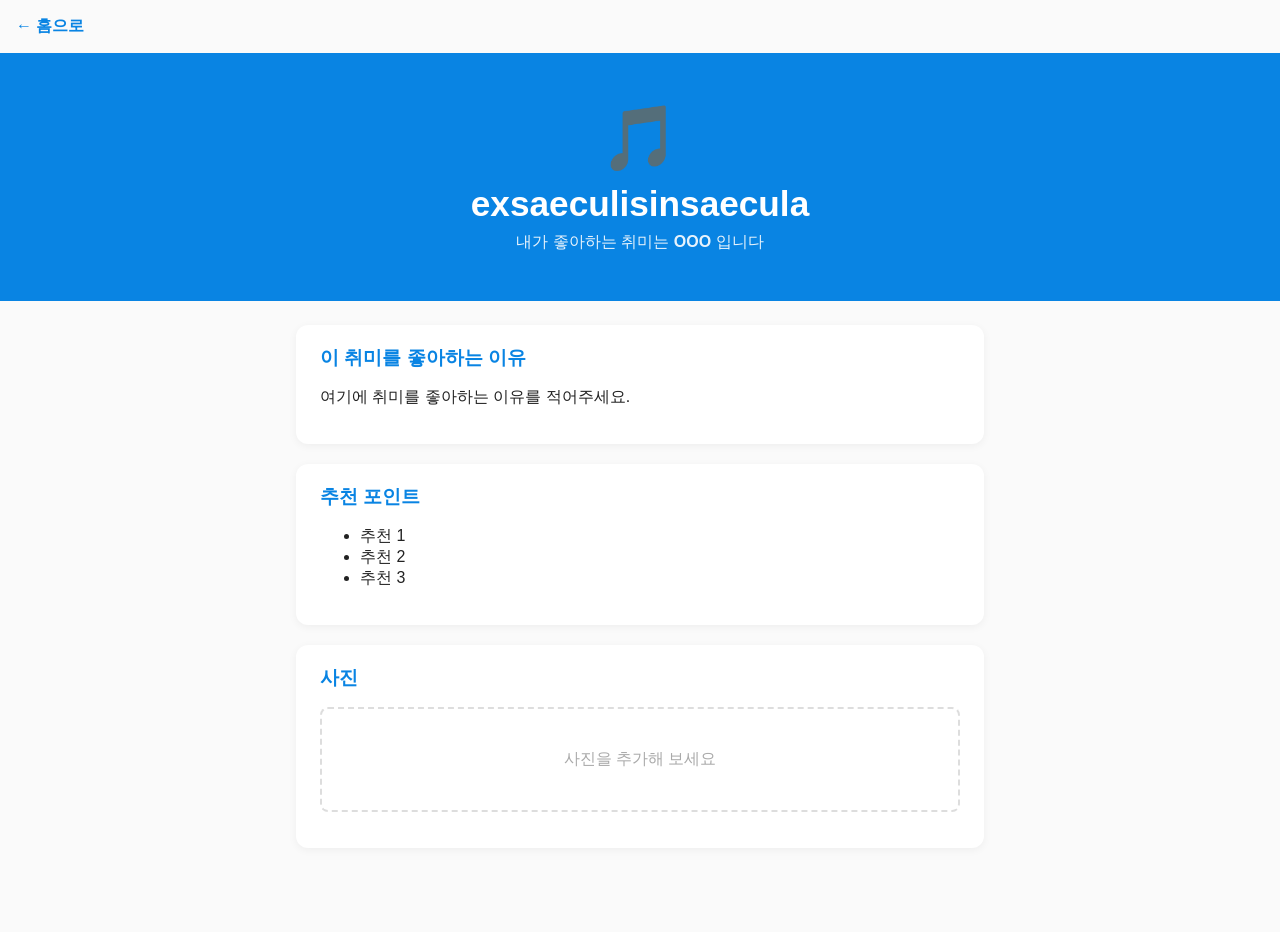
==== members/exsaeculisinsaecula/index.html @ 184943d4 "팀원 폴더를 GitHub 아이디로 변경 Co-Authored-By: Claude Opus 5.5 <noreply@anthropic.com>" ====
<!doctype html>
<html lang="ko">
<head>
  <meta charset="utf-8">
  <meta name="viewport" content="width=device-width, initial-scale=1">
  <title>exsaeculisinsaecula의 취미</title>
  <link rel="stylesheet" href="style.css">
</head>
<body>
  <!-- 이 폴더(members/exsaeculisinsaecula) 안의 파일은 마음대로 꾸며도 됩니다! -->
  <nav><a href="../../">← 홈으로</a></nav>

  <header class="hero">
    <span class="emoji">🎵</span>
    <h1>exsaeculisinsaecula</h1>
    <p class="tagline">내가 좋아하는 취미는 <strong>OOO</strong> 입니다</p>
  </header>

  <main>
    <section>
      <h2>이 취미를 좋아하는 이유</h2>
      <p>여기에 취미를 좋아하는 이유를 적어주세요.</p>
    </section>

    <section>
      <h2>추천 포인트</h2>
      <ul>
        <li>추천 1</li>
        <li>추천 2</li>
        <li>추천 3</li>
      </ul>
    </section>

    <section>
      <h2>사진</h2>
      <!-- 이 폴더에 사진을 넣고 src를 바꾸세요. 예: <img src="photo.jpg" alt="취미 사진"> -->
      <p class="placeholder">사진을 추가해 보세요</p>
    </section>
  </main>
</body>
</html>
---- members/exsaeculisinsaecula/style.css ----
/* exsaeculisinsaecula 전용 스타일 — 자유롭게 바꾸세요 */
:root { --main: #0984e3; }
* { box-sizing: border-box; }
body {
  margin: 0;
  font-family: "Pretendard", "Apple SD Gothic Neo", "Malgun Gothic", sans-serif;
  background: #fafafa;
  color: #222;
}
nav { padding: 16px; }
nav a { color: var(--main); text-decoration: none; font-weight: 600; }
.hero {
  background: var(--main);
  color: #fff;
  text-align: center;
  padding: 48px 16px;
}
.hero .emoji { font-size: 4rem; }
.hero h1 { margin: 8px 0; font-size: 2.2rem; }
.tagline { margin: 0; opacity: .9; }
main { max-width: 720px; margin: 0 auto; padding: 24px 16px 64px; }
section {
  background: #fff;
  border-radius: 12px;
  padding: 20px 24px;
  margin-bottom: 20px;
  box-shadow: 0 2px 8px rgba(0,0,0,.05);
}
h2 { color: var(--main); margin-top: 0; font-size: 1.2rem; }
img { max-width: 100%; border-radius: 8px; }
.placeholder {
  border: 2px dashed #ddd;
  border-radius: 8px;
  padding: 40px;
  text-align: center;
  color: #aaa;
}
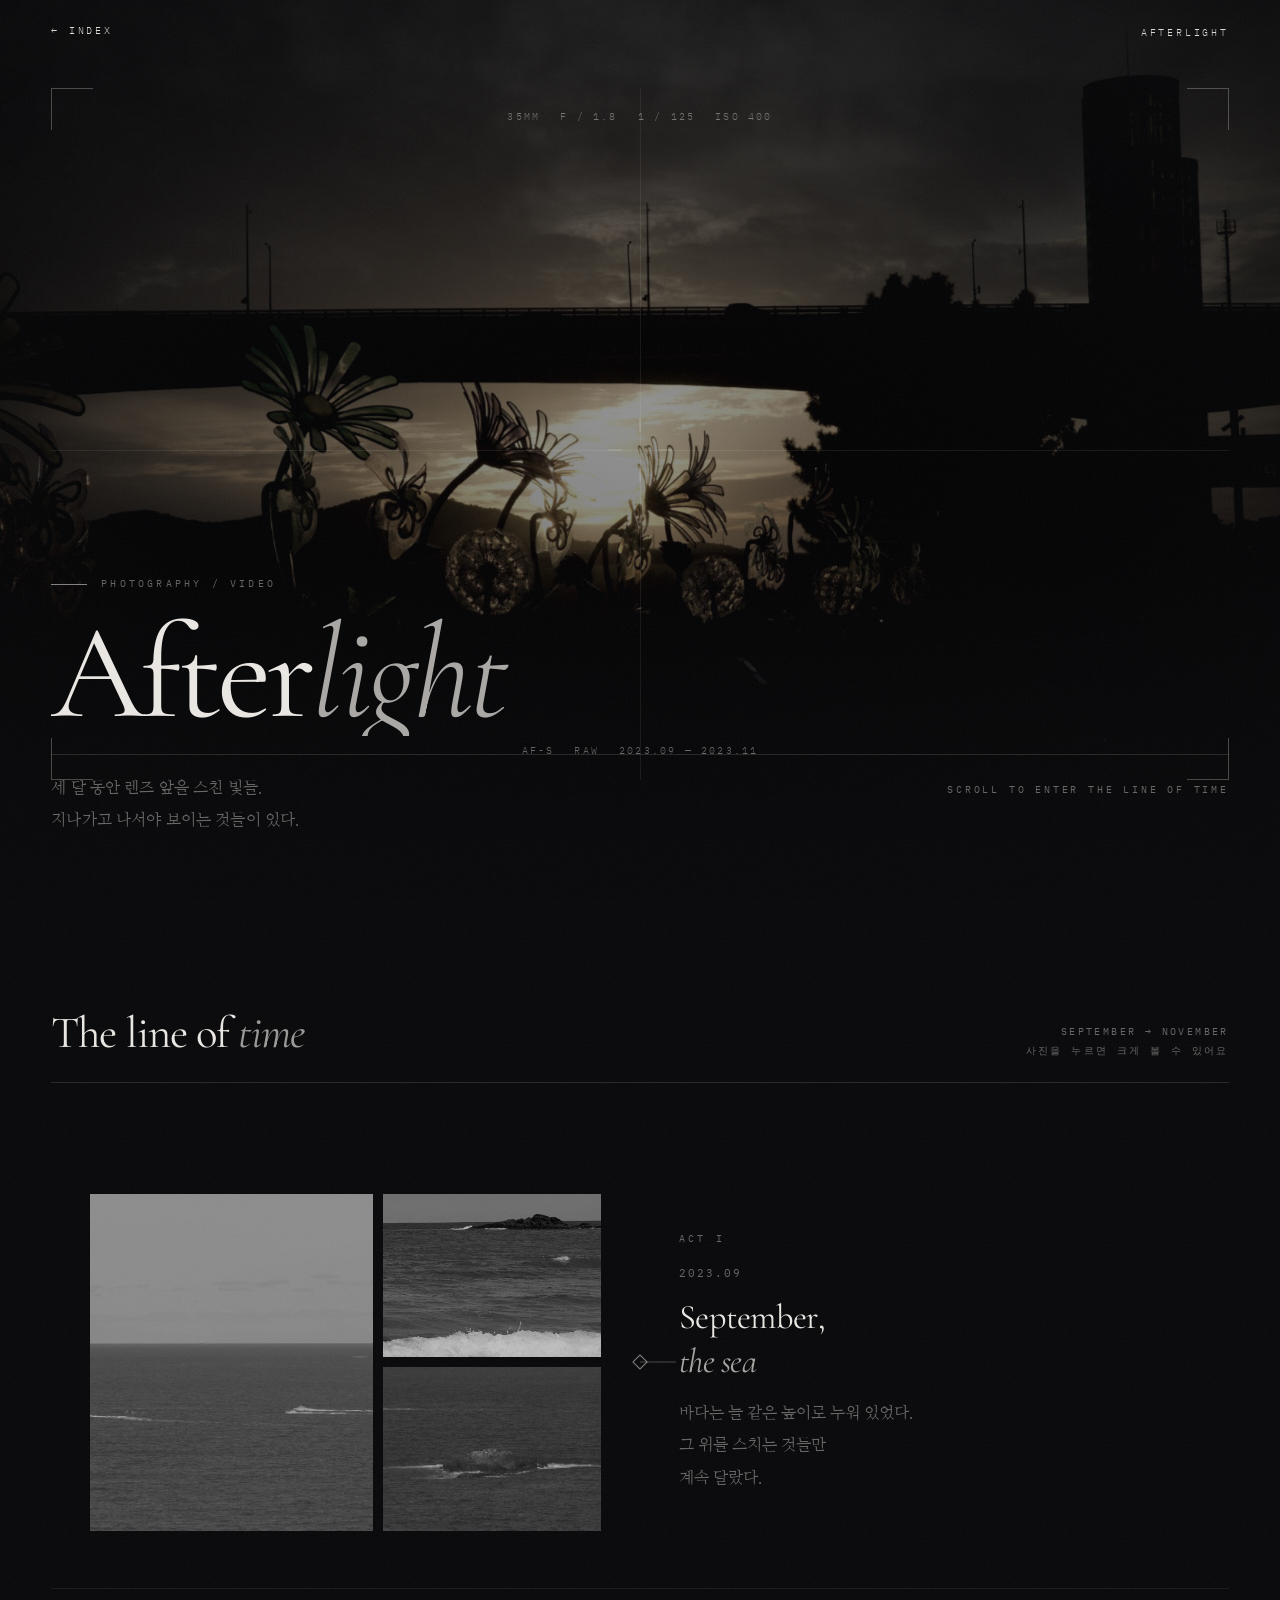
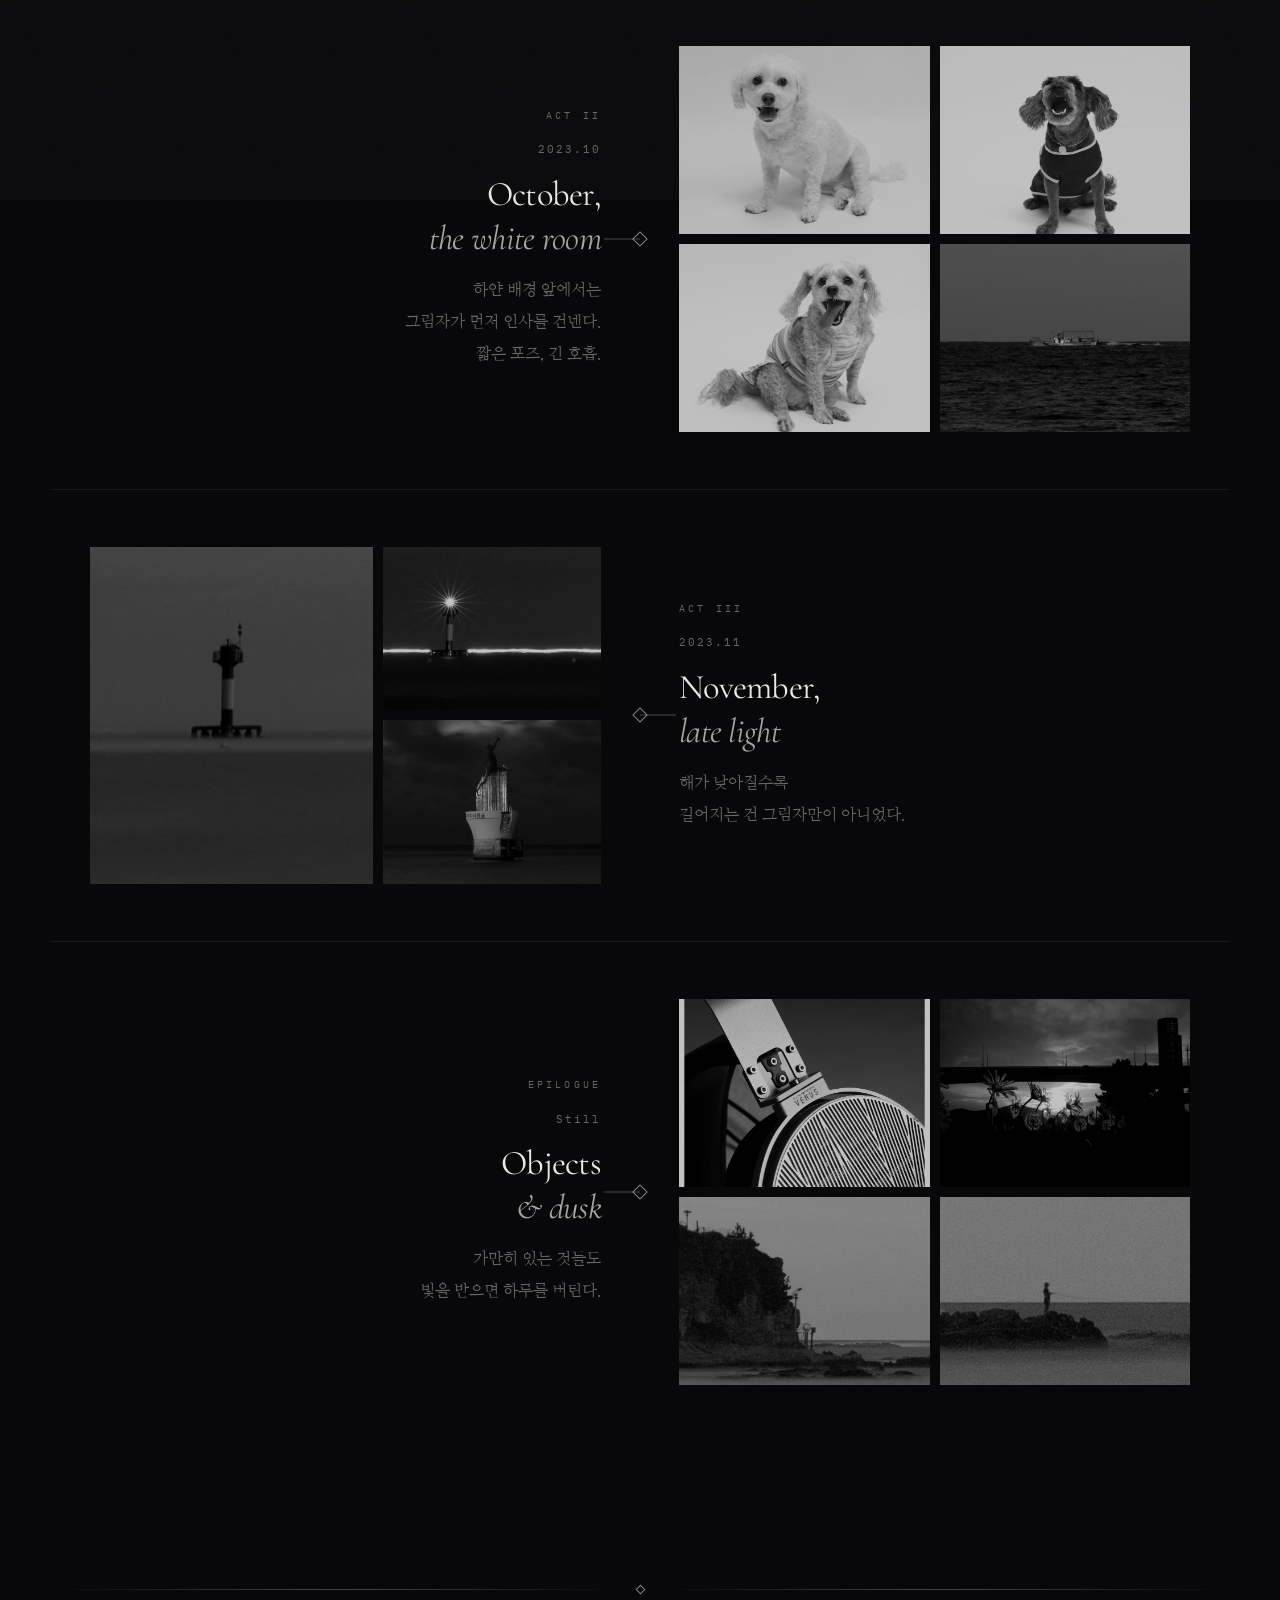
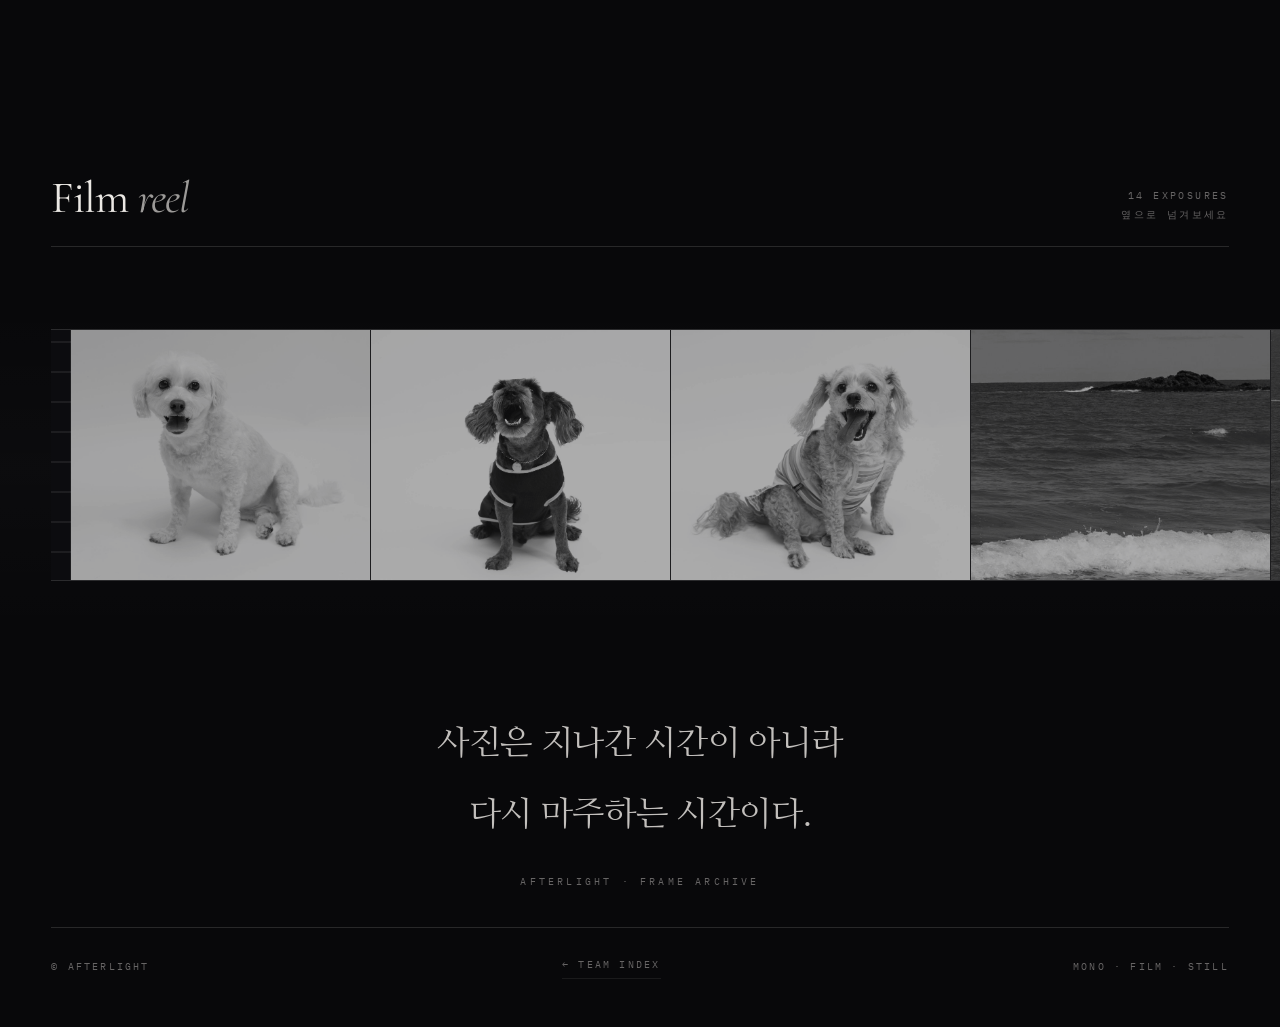
==== commit ce8bf5c5: "exsaeculisinsaecula 페이지를 Afterlight 필름 감성 사진 갤러리로 리디자인" ====
--- a/members/exsaeculisinsaecula/index.html
+++ b/members/exsaeculisinsaecula/index.html
@@ -3,39 +3,384 @@
 <head>
   <meta charset="utf-8">
   <meta name="viewport" content="width=device-width, initial-scale=1">
-  <title>exsaeculisinsaecula의 취미</title>
+  <title>Afterlight — 사진과 영상</title>
+  <meta name="description" content="시간 위에 남은 빛의 기록. 사진과 영상 프레임.">
+  <link rel="preconnect" href="https://fonts.googleapis.com">
+  <link rel="preconnect" href="https://fonts.gstatic.com" crossorigin>
+  <link href="https://fonts.googleapis.com/css2?family=Cormorant+Garamond:ital,wght@0,300;0,400;0,500;1,300;1,400&family=IBM+Plex+Mono:wght@300;400&family=Nanum+Myeongjo:wght@400;700&display=swap" rel="stylesheet">
   <link rel="stylesheet" href="style.css">
 </head>
 <body>
-  <!-- 이 폴더(members/exsaeculisinsaecula) 안의 파일은 마음대로 꾸며도 됩니다! -->
-  <nav><a href="../../">← 홈으로</a></nav>
-
+
+  <!-- 옛날 필름이 촤르르 펼쳐지는 인트로 -->
+  <div class="intro" aria-hidden="true">
+    <div class="intro-label">Film gate · loading frame</div>
+    <div class="intro-stage">
+      <div class="intro-strip">
+        <div class="intro-rail"></div>
+        <div class="intro-frames">
+          <div class="intro-cell"><img src="photo-14.jpg" alt=""></div>
+          <div class="intro-cell"><img src="photo-06.jpg" alt=""></div>
+          <div class="intro-cell"><img src="photo-01.jpg" alt=""></div>
+          <div class="intro-cell"><img src="photo-13.jpg" alt=""></div>
+        </div>
+        <div class="intro-rail"></div>
+      </div>
+      <div class="intro-cap">
+        <span>35mm strip</span>
+        <span>2023.09 — 2023.11</span>
+      </div>
+    </div>
+  </div>
+
+  <nav class="nav">
+    <a href="../../">← Index</a>
+    <span>Afterlight</span>
+  </nav>
+
+  <!-- ——— hero ——— -->
   <header class="hero">
-    <span class="emoji">🎵</span>
-    <h1>exsaeculisinsaecula</h1>
-    <p class="tagline">내가 좋아하는 취미는 <strong>OOO</strong> 입니다</p>
+    <div class="hero-media">
+      <img src="photo-14.jpg" alt="황혼 속 꽃 조형물과 다리의 실루엣">
+    </div>
+
+    <div class="dust" aria-hidden="true">
+      <i></i><i></i><i></i><i></i><i></i>
+      <i></i><i></i><i></i><i></i><i></i>
+      <i></i><i></i><i></i><i></i><i></i>
+    </div>
+
+    <div class="hud" aria-hidden="true">
+      <div class="rule-h"></div>
+      <div class="rule-v"></div>
+      <div class="bracket tl"></div>
+      <div class="bracket tr"></div>
+      <div class="bracket bl"></div>
+      <div class="bracket br"></div>
+      <div class="reticle"></div>
+      <div class="exif top">
+        <span>35mm</span>
+        <span>f / 1.8</span>
+        <span>1 / 125</span>
+        <span>ISO 400</span>
+      </div>
+      <div class="exif bottom">
+        <span>AF-S</span>
+        <span>RAW</span>
+        <span>2023.09 — 2023.11</span>
+      </div>
+    </div>
+
+    <div class="hero-caption">
+      <div class="kicker">Photography / Video</div>
+      <div class="title-mask">
+        <h1>After<em>light</em></h1>
+      </div>
+      <div class="hero-sub">
+        <p>
+          세 달 동안 렌즈 앞을 스친 빛들.<br>
+          지나가고 나서야 보이는 것들이 있다.
+        </p>
+        <span class="mono">Scroll to enter the line of time</span>
+      </div>
+    </div>
   </header>
 
-  <main>
-    <section>
-      <h2>이 취미를 좋아하는 이유</h2>
-      <p>여기에 취미를 좋아하는 이유를 적어주세요.</p>
-    </section>
-
-    <section>
-      <h2>추천 포인트</h2>
-      <ul>
-        <li>추천 1</li>
-        <li>추천 2</li>
-        <li>추천 3</li>
-      </ul>
-    </section>
-
-    <section>
-      <h2>사진</h2>
-      <!-- 이 폴더에 사진을 넣고 src를 바꾸세요. 예: <img src="photo.jpg" alt="취미 사진"> -->
-      <p class="placeholder">사진을 추가해 보세요</p>
-    </section>
-  </main>
+  <!-- ——— 시간의 흐름 ——— -->
+  <section class="band">
+    <div class="band-head">
+      <h2>The line of <em>time</em></h2>
+      <span class="meta">September → November<br>사진을 누르면 크게 볼 수 있어요</span>
+    </div>
+
+    <div class="time">
+      <div class="time-line" aria-hidden="true"></div>
+
+      <!-- 9월 -->
+      <article class="moment reveal">
+        <div class="moment-copy">
+          <span class="act">Act I</span>
+          <span class="when">2023.09</span>
+          <h3>September,<br><em>the sea</em></h3>
+          <p>
+            바다는 늘 같은 높이로 누워 있었다.<br>
+            그 위를 스치는 것들만<br>
+            계속 달랐다.
+          </p>
+        </div>
+        <div class="moment-spine" aria-hidden="true"></div>
+        <div class="moment-gallery layout-a">
+          <a class="open" href="#frame-06">
+            <img src="photo-06.jpg" alt="수평선 위 바다와 제트스키">
+            <span class="tag">06 · open</span>
+          </a>
+          <a class="open" href="#frame-04">
+            <img src="photo-04.jpg" alt="9월의 바다 풍경">
+            <span class="tag">04 · open</span>
+          </a>
+          <a class="open" href="#frame-05">
+            <img src="photo-05.jpg" alt="9월의 바다 풍경">
+            <span class="tag">05 · open</span>
+          </a>
+        </div>
+      </article>
+
+      <!-- 10월 -->
+      <article class="moment reveal">
+        <div class="moment-copy">
+          <span class="act">Act II</span>
+          <span class="when">2023.10</span>
+          <h3>October,<br><em>the white room</em></h3>
+          <p>
+            하얀 배경 앞에서는<br>
+            그림자가 먼저 인사를 건넨다.<br>
+            짧은 포즈, 긴 호흡.
+          </p>
+        </div>
+        <div class="moment-spine" aria-hidden="true"></div>
+        <div class="moment-gallery layout-b">
+          <a class="open" href="#frame-01">
+            <img src="photo-01.jpg" alt="하얀 배경 앞의 강아지">
+            <span class="tag">01 · open</span>
+          </a>
+          <a class="open" href="#frame-02">
+            <img src="photo-02.jpg" alt="스튜디오에서 찍은 사진">
+            <span class="tag">02 · open</span>
+          </a>
+          <a class="open" href="#frame-03">
+            <img src="photo-03.jpg" alt="스튜디오에서 찍은 사진">
+            <span class="tag">03 · open</span>
+          </a>
+          <a class="open" href="#frame-07">
+            <img src="photo-07.jpg" alt="10월의 기록">
+            <span class="tag">07 · open</span>
+          </a>
+        </div>
+      </article>
+
+      <!-- 11월 -->
+      <article class="moment reveal">
+        <div class="moment-copy">
+          <span class="act">Act III</span>
+          <span class="when">2023.11</span>
+          <h3>November,<br><em>late light</em></h3>
+          <p>
+            해가 낮아질수록<br>
+            길어지는 건 그림자만이 아니었다.
+          </p>
+        </div>
+        <div class="moment-spine" aria-hidden="true"></div>
+        <div class="moment-gallery layout-a">
+          <a class="open" href="#frame-10">
+            <img src="photo-10.jpg" alt="늦가을의 풍경">
+            <span class="tag">10 · open</span>
+          </a>
+          <a class="open" href="#frame-11">
+            <img src="photo-11.jpg" alt="늦가을의 풍경">
+            <span class="tag">11 · open</span>
+          </a>
+          <a class="open" href="#frame-12">
+            <img src="photo-12.jpg" alt="늦가을의 풍경">
+            <span class="tag">12 · open</span>
+          </a>
+        </div>
+      </article>
+
+      <!-- 애프터 -->
+      <article class="moment reveal">
+        <div class="moment-copy">
+          <span class="act">Epilogue</span>
+          <span class="when">Still</span>
+          <h3>Objects<br><em>&amp; dusk</em></h3>
+          <p>
+            가만히 있는 것들도<br>
+            빛을 받으면 하루를 버틴다.
+          </p>
+        </div>
+        <div class="moment-spine" aria-hidden="true"></div>
+        <div class="moment-gallery layout-b">
+          <a class="open" href="#frame-13">
+            <img src="photo-13.jpg" alt="빛을 받은 헤드셋">
+            <span class="tag">13 · open</span>
+          </a>
+          <a class="open" href="#frame-14">
+            <img src="photo-14.jpg" alt="황혼의 실루엣">
+            <span class="tag">14 · open</span>
+          </a>
+          <a class="open" href="#frame-08">
+            <img src="photo-08.jpg" alt="빛의 잔상이 남은 사진">
+            <span class="tag">08 · open</span>
+          </a>
+          <a class="open" href="#frame-09">
+            <img src="photo-09.jpg" alt="빛의 잔상이 남은 사진">
+            <span class="tag">09 · open</span>
+          </a>
+        </div>
+      </article>
+    </div>
+
+    <div class="ornament" aria-hidden="true"><i></i></div>
+  </section>
+
+  <!-- ——— 필름 릴 ——— -->
+  <section class="band">
+    <div class="band-head">
+      <h2>Film <em>reel</em></h2>
+      <span class="meta">14 exposures<br>옆으로 넘겨보세요</span>
+    </div>
+    <div class="film-wrap">
+      <div class="film-scroll">
+        <div class="strip">
+          <div class="perf" aria-hidden="true"></div>
+          <div class="frames">
+            <a class="frame open" href="#frame-01"><img src="photo-01.jpg" alt="프레임 01"><span class="tag">01</span></a>
+            <a class="frame open" href="#frame-02"><img src="photo-02.jpg" alt="프레임 02"><span class="tag">02</span></a>
+            <a class="frame open" href="#frame-03"><img src="photo-03.jpg" alt="프레임 03"><span class="tag">03</span></a>
+            <a class="frame open" href="#frame-04"><img src="photo-04.jpg" alt="프레임 04"><span class="tag">04</span></a>
+            <a class="frame open" href="#frame-05"><img src="photo-05.jpg" alt="프레임 05"><span class="tag">05</span></a>
+            <a class="frame open" href="#frame-06"><img src="photo-06.jpg" alt="프레임 06"><span class="tag">06</span></a>
+            <a class="frame open" href="#frame-07"><img src="photo-07.jpg" alt="프레임 07"><span class="tag">07</span></a>
+            <a class="frame open" href="#frame-08"><img src="photo-08.jpg" alt="프레임 08"><span class="tag">08</span></a>
+            <a class="frame open" href="#frame-09"><img src="photo-09.jpg" alt="프레임 09"><span class="tag">09</span></a>
+            <a class="frame open" href="#frame-10"><img src="photo-10.jpg" alt="프레임 10"><span class="tag">10</span></a>
+            <a class="frame open" href="#frame-11"><img src="photo-11.jpg" alt="프레임 11"><span class="tag">11</span></a>
+            <a class="frame open" href="#frame-12"><img src="photo-12.jpg" alt="프레임 12"><span class="tag">12</span></a>
+            <a class="frame open" href="#frame-13"><img src="photo-13.jpg" alt="프레임 13"><span class="tag">13</span></a>
+            <a class="frame open" href="#frame-14"><img src="photo-14.jpg" alt="프레임 14"><span class="tag">14</span></a>
+          </div>
+          <div class="perf right" aria-hidden="true"></div>
+        </div>
+      </div>
+    </div>
+  </section>
+
+  <!-- ——— 마지막 문장 ——— -->
+  <section class="epilogue">
+    <p class="reveal">
+      사진은 지나간 시간이 아니라<br>
+      다시 마주하는 시간이다.
+    </p>
+    <span class="mono reveal">afterlight · frame archive</span>
+  </section>
+
+  <footer class="rebate">
+    <span>© afterlight</span>
+    <a href="../../">← team index</a>
+    <span>mono · film · still</span>
+  </footer>
+
+  <!-- ——— 클릭하면 크게 보이는 뷰어 ——— -->
+  <div class="lightbox" id="frame-01">
+    <a class="lightbox-backdrop" href="#" aria-label="닫기"></a>
+    <div class="lightbox-card">
+      <img src="photo-01.jpg" alt="하얀 배경 앞의 강아지">
+      <div class="caption"><span>Frame 01</span><span>2023.10 · Studio</span></div>
+    </div>
+    <a class="lightbox-close" href="#">Close</a>
+  </div>
+  <div class="lightbox" id="frame-02">
+    <a class="lightbox-backdrop" href="#" aria-label="닫기"></a>
+    <div class="lightbox-card">
+      <img src="photo-02.jpg" alt="스튜디오에서 찍은 사진">
+      <div class="caption"><span>Frame 02</span><span>2023.10 · Studio</span></div>
+    </div>
+    <a class="lightbox-close" href="#">Close</a>
+  </div>
+  <div class="lightbox" id="frame-03">
+    <a class="lightbox-backdrop" href="#" aria-label="닫기"></a>
+    <div class="lightbox-card">
+      <img src="photo-03.jpg" alt="스튜디오에서 찍은 사진">
+      <div class="caption"><span>Frame 03</span><span>2023.10 · Studio</span></div>
+    </div>
+    <a class="lightbox-close" href="#">Close</a>
+  </div>
+  <div class="lightbox" id="frame-04">
+    <a class="lightbox-backdrop" href="#" aria-label="닫기"></a>
+    <div class="lightbox-card">
+      <img src="photo-04.jpg" alt="9월의 바다 풍경">
+      <div class="caption"><span>Frame 04</span><span>2023.09 · Field</span></div>
+    </div>
+    <a class="lightbox-close" href="#">Close</a>
+  </div>
+  <div class="lightbox" id="frame-05">
+    <a class="lightbox-backdrop" href="#" aria-label="닫기"></a>
+    <div class="lightbox-card">
+      <img src="photo-05.jpg" alt="9월의 바다 풍경">
+      <div class="caption"><span>Frame 05</span><span>2023.09 · Field</span></div>
+    </div>
+    <a class="lightbox-close" href="#">Close</a>
+  </div>
+  <div class="lightbox" id="frame-06">
+    <a class="lightbox-backdrop" href="#" aria-label="닫기"></a>
+    <div class="lightbox-card">
+      <img src="photo-06.jpg" alt="수평선 위 바다">
+      <div class="caption"><span>Frame 06</span><span>2023.09 · Sea</span></div>
+    </div>
+    <a class="lightbox-close" href="#">Close</a>
+  </div>
+  <div class="lightbox" id="frame-07">
+    <a class="lightbox-backdrop" href="#" aria-label="닫기"></a>
+    <div class="lightbox-card">
+      <img src="photo-07.jpg" alt="10월의 기록">
+      <div class="caption"><span>Frame 07</span><span>2023.09 · Quiet</span></div>
+    </div>
+    <a class="lightbox-close" href="#">Close</a>
+  </div>
+  <div class="lightbox" id="frame-08">
+    <a class="lightbox-backdrop" href="#" aria-label="닫기"></a>
+    <div class="lightbox-card">
+      <img src="photo-08.jpg" alt="빛의 잔상이 남은 사진">
+      <div class="caption"><span>Frame 08</span><span>2023.09 · Residue</span></div>
+    </div>
+    <a class="lightbox-close" href="#">Close</a>
+  </div>
+  <div class="lightbox" id="frame-09">
+    <a class="lightbox-backdrop" href="#" aria-label="닫기"></a>
+    <div class="lightbox-card">
+      <img src="photo-09.jpg" alt="빛의 잔상이 남은 사진">
+      <div class="caption"><span>Frame 09</span><span>2023.09 · Residue</span></div>
+    </div>
+    <a class="lightbox-close" href="#">Close</a>
+  </div>
+  <div class="lightbox" id="frame-10">
+    <a class="lightbox-backdrop" href="#" aria-label="닫기"></a>
+    <div class="lightbox-card">
+      <img src="photo-10.jpg" alt="늦가을의 풍경">
+      <div class="caption"><span>Frame 10</span><span>2023.11 · Late</span></div>
+    </div>
+    <a class="lightbox-close" href="#">Close</a>
+  </div>
+  <div class="lightbox" id="frame-11">
+    <a class="lightbox-backdrop" href="#" aria-label="닫기"></a>
+    <div class="lightbox-card">
+      <img src="photo-11.jpg" alt="늦가을의 풍경">
+      <div class="caption"><span>Frame 11</span><span>2023.11 · Late</span></div>
+    </div>
+    <a class="lightbox-close" href="#">Close</a>
+  </div>
+  <div class="lightbox" id="frame-12">
+    <a class="lightbox-backdrop" href="#" aria-label="닫기"></a>
+    <div class="lightbox-card">
+      <img src="photo-12.jpg" alt="늦가을의 풍경">
+      <div class="caption"><span>Frame 12</span><span>2023.11 · Late</span></div>
+    </div>
+    <a class="lightbox-close" href="#">Close</a>
+  </div>
+  <div class="lightbox" id="frame-13">
+    <a class="lightbox-backdrop" href="#" aria-label="닫기"></a>
+    <div class="lightbox-card">
+      <img src="photo-13.jpg" alt="빛을 받은 헤드셋">
+      <div class="caption"><span>Frame 13</span><span>Still · Object</span></div>
+    </div>
+    <a class="lightbox-close" href="#">Close</a>
+  </div>
+  <div class="lightbox" id="frame-14">
+    <a class="lightbox-backdrop" href="#" aria-label="닫기"></a>
+    <div class="lightbox-card">
+      <img src="photo-14.jpg" alt="황혼의 실루엣">
+      <div class="caption"><span>Frame 14</span><span>Still · Dusk</span></div>
+    </div>
+    <a class="lightbox-close" href="#">Close</a>
+  </div>
 </body>
 </html>
--- a/members/exsaeculisinsaecula/style.css
+++ b/members/exsaeculisinsaecula/style.css
@@ -1,37 +1,1159 @@
-/* exsaeculisinsaecula 전용 스타일 — 자유롭게 바꾸세요 */
-:root { --main: #0984e3; }
+/* AFTERLIGHT — monochrome cinematic / near-automata gothic */
+
+:root {
+  --ink: #08080a;
+  --ink-2: #0c0c0f;
+  --ink-3: #121216;
+  --paper: #ebe8e4;
+  --line: rgba(235, 232, 228, 0.14);
+  --line-mid: rgba(235, 232, 228, 0.28);
+  --line-strong: rgba(235, 232, 228, 0.55);
+  --mute: rgba(235, 232, 228, 0.42);
+  --faint: rgba(235, 232, 228, 0.08);
+  --serif: "Cormorant Garamond", "Nanum Myeongjo", "Noto Serif KR", serif;
+  --myeongjo: "Nanum Myeongjo", "Noto Serif KR", serif;
+  --mono: "IBM Plex Mono", ui-monospace, "Cascadia Mono", monospace;
+  --ease-out: cubic-bezier(0.16, 1, 0.3, 1);
+  --ease-in-out: cubic-bezier(0.65, 0, 0.35, 1);
+  --ease-film: cubic-bezier(0.76, 0, 0.24, 1);
+  --pad: clamp(20px, 4vw, 56px);
+}
+
 * { box-sizing: border-box; }
+
+html {
+  scroll-behavior: smooth;
+  background: var(--ink);
+}
+
 body {
   margin: 0;
-  font-family: "Pretendard", "Apple SD Gothic Neo", "Malgun Gothic", sans-serif;
-  background: #fafafa;
-  color: #222;
-}
-nav { padding: 16px; }
-nav a { color: var(--main); text-decoration: none; font-weight: 600; }
+  background: var(--ink);
+  color: var(--paper);
+  font-family: var(--myeongjo);
+  line-height: 1.85;
+  word-break: keep-all;
+  overflow-wrap: break-word;
+  -webkit-font-smoothing: antialiased;
+  overflow-x: hidden;
+}
+
+img {
+  display: block;
+  max-width: 100%;
+}
+
+a { color: inherit; }
+
+/* ——— ambient grain ——— */
+body::before {
+  content: "";
+  position: fixed;
+  inset: -100%;
+  z-index: 60;
+  pointer-events: none;
+  opacity: 0.05;
+  background-image: url("data:image/svg+xml,%3Csvg viewBox='0 0 220 220' xmlns='http://www.w3.org/2000/svg'%3E%3Cfilter id='n'%3E%3CfeTurbulence type='fractalNoise' baseFrequency='0.85' numOctaves='4' stitchTiles='stitch'/%3E%3C/filter%3E%3Crect width='100%25' height='100%25' filter='url(%23n)'/%3E%3C/svg%3E");
+  background-size: 200px 200px;
+  animation: grain 1.1s steps(3) infinite;
+}
+
+@keyframes grain {
+  0% { transform: translate(0, 0); }
+  33% { transform: translate(-1.2%, 0.8%); }
+  66% { transform: translate(0.9%, -1.1%); }
+  100% { transform: translate(-0.4%, 0.4%); }
+}
+
+/* ——— film-dust particles ——— */
+.dust {
+  position: absolute;
+  inset: 0;
+  z-index: 3;
+  overflow: hidden;
+  pointer-events: none;
+}
+
+.dust i {
+  position: absolute;
+  bottom: -8px;
+  width: 2px;
+  height: 2px;
+  border-radius: 50%;
+  background: rgba(235, 232, 228, 0.5);
+  box-shadow: 0 0 6px rgba(235, 232, 228, 0.35);
+  opacity: 0;
+  animation: dust-rise linear infinite;
+}
+
+.dust i:nth-child(1)  { left: 6%;  animation-duration: 14s; animation-delay: 0s; }
+.dust i:nth-child(2)  { left: 14%; width: 1px; height: 1px; animation-duration: 18s; animation-delay: 2s; }
+.dust i:nth-child(3)  { left: 22%; animation-duration: 11s; animation-delay: 4s; }
+.dust i:nth-child(4)  { left: 31%; width: 3px; height: 3px; animation-duration: 16s; animation-delay: 1s; }
+.dust i:nth-child(5)  { left: 39%; width: 1px; height: 1px; animation-duration: 20s; animation-delay: 6s; }
+.dust i:nth-child(6)  { left: 48%; animation-duration: 13s; animation-delay: 3s; }
+.dust i:nth-child(7)  { left: 56%; animation-duration: 17s; animation-delay: 7s; }
+.dust i:nth-child(8)  { left: 64%; width: 1px; height: 1px; animation-duration: 12s; animation-delay: 2.5s; }
+.dust i:nth-child(9)  { left: 71%; animation-duration: 19s; animation-delay: 5s; }
+.dust i:nth-child(10) { left: 79%; width: 3px; height: 3px; animation-duration: 15s; animation-delay: 0.5s; }
+.dust i:nth-child(11) { left: 86%; animation-duration: 10s; animation-delay: 8s; }
+.dust i:nth-child(12) { left: 93%; width: 1px; height: 1px; animation-duration: 21s; animation-delay: 3.5s; }
+.dust i:nth-child(13) { left: 11%; animation-duration: 15.5s; animation-delay: 9s; }
+.dust i:nth-child(14) { left: 53%; animation-duration: 12.5s; animation-delay: 11s; }
+.dust i:nth-child(15) { left: 76%; animation-duration: 18.5s; animation-delay: 10s; }
+
+@keyframes dust-rise {
+  0% {
+    transform: translate(0, 0) scale(0.6);
+    opacity: 0;
+  }
+  12% { opacity: 0.75; }
+  80% { opacity: 0.25; }
+  100% {
+    transform: translate(12px, -108vh) scale(1.1);
+    opacity: 0;
+  }
+}
+
+/* ——— intro: old film unrolling ——— */
+.intro {
+  position: fixed;
+  inset: 0;
+  z-index: 90;
+  display: grid;
+  place-items: center;
+  background: var(--ink);
+  animation: intro-away 0.9s var(--ease-in-out) 3.1s forwards;
+}
+
+.intro::after {
+  content: "";
+  position: absolute;
+  inset: 0;
+  background: radial-gradient(ellipse at center, transparent 30%, rgba(8, 8, 10, 0.7) 100%);
+  pointer-events: none;
+}
+
+.intro-label {
+  position: absolute;
+  top: 28px;
+  left: 50%;
+  transform: translateX(-50%);
+  z-index: 2;
+  font-family: var(--mono);
+  font-size: 10px;
+  letter-spacing: 0.42em;
+  text-transform: uppercase;
+  color: var(--mute);
+  opacity: 0;
+  animation: fade 0.9s var(--ease-out) 0.15s forwards, fade-out 0.5s ease 2.8s forwards;
+}
+
+.intro-stage {
+  width: min(94vw, 880px);
+  filter: blur(0.2px);
+}
+
+/* the strip unrolls left → right like film being drawn through */
+.intro-strip {
+  position: relative;
+  background: var(--ink-2);
+  border-top: 1px solid var(--line-mid);
+  border-bottom: 1px solid var(--line-mid);
+  clip-path: inset(0 100% 0 0);
+  animation: unroll 1.55s var(--ease-film) 0.35s forwards;
+  box-shadow: 0 30px 80px rgba(0, 0, 0, 0.55);
+}
+
+@keyframes unroll {
+  0% {
+    clip-path: inset(0 100% 0 0);
+    filter: blur(2px);
+  }
+  60% {
+    filter: blur(0);
+  }
+  100% {
+    clip-path: inset(0 0 0 0);
+    filter: blur(0);
+  }
+}
+
+.intro-rail {
+  height: 16px;
+  background:
+    repeating-linear-gradient(
+      90deg,
+      transparent 0 14px,
+      rgba(235, 232, 228, 0.22) 14px 26px,
+      transparent 26px 40px
+    );
+  opacity: 0.7;
+}
+
+.intro-frames {
+  display: flex;
+  gap: 1px;
+  background: var(--faint);
+}
+
+.intro-cell {
+  position: relative;
+  flex: 1 1 0;
+  min-width: 0;
+  aspect-ratio: 1;
+  overflow: hidden;
+  background: var(--ink-3);
+  opacity: 0;
+  transform: scale(1.08);
+  animation: cell-in 0.85s var(--ease-out) forwards;
+}
+
+.intro-cell:nth-child(1) { animation-delay: 0.55s; }
+.intro-cell:nth-child(2) { animation-delay: 0.85s; }
+.intro-cell:nth-child(3) { animation-delay: 1.15s; }
+.intro-cell:nth-child(4) { animation-delay: 1.45s; }
+
+@keyframes cell-in {
+  to {
+    opacity: 1;
+    transform: scale(1);
+  }
+}
+
+.intro-cell img {
+  width: 100%;
+  height: 100%;
+  object-fit: cover;
+  filter: grayscale(1) contrast(1.15) brightness(0.78);
+}
+
+.intro-cell::after {
+  content: "";
+  position: absolute;
+  inset: 0;
+  background: linear-gradient(120deg, transparent 30%, rgba(255, 255, 255, 0.12) 50%, transparent 70%);
+  transform: translateX(-120%);
+  animation: sheen 1.2s var(--ease-out) 1.6s forwards;
+}
+
+@keyframes sheen {
+  to { transform: translateX(120%); }
+}
+
+.intro-cap {
+  margin-top: 18px;
+  display: flex;
+  justify-content: space-between;
+  gap: 12px;
+  font-family: var(--mono);
+  font-size: 9px;
+  letter-spacing: 0.28em;
+  text-transform: uppercase;
+  color: var(--mute);
+  opacity: 0;
+  animation: fade 0.8s var(--ease-out) 1.9s forwards;
+}
+
+@keyframes intro-away {
+  to {
+    opacity: 0;
+    visibility: hidden;
+    pointer-events: none;
+  }
+}
+
+@keyframes fade { to { opacity: 1; } }
+@keyframes fade-out { to { opacity: 0; } }
+
+/* ——— nav ——— */
+.nav {
+  position: fixed;
+  inset: 0 0 auto 0;
+  z-index: 50;
+  display: flex;
+  justify-content: space-between;
+  align-items: center;
+  padding: 22px var(--pad);
+  mix-blend-mode: difference;
+  opacity: 0;
+  animation: fade 1s var(--ease-out) 2.7s forwards;
+}
+
+.nav a,
+.nav span {
+  font-family: var(--mono);
+  font-size: 10px;
+  font-weight: 300;
+  letter-spacing: 0.28em;
+  text-transform: uppercase;
+  text-decoration: none;
+  color: var(--paper);
+}
+
+.nav a {
+  position: relative;
+  padding-bottom: 4px;
+}
+
+.nav a::after {
+  content: "";
+  position: absolute;
+  left: 0;
+  bottom: 0;
+  width: 100%;
+  height: 1px;
+  background: currentColor;
+  transform: scaleX(0);
+  transform-origin: right;
+  transition: transform 0.7s var(--ease-out);
+}
+
+.nav a:hover::after {
+  transform: scaleX(1);
+  transform-origin: left;
+}
+
+/* ——— hero ——— */
 .hero {
-  background: var(--main);
-  color: #fff;
+  position: relative;
+  min-height: 100svh;
+  height: 100svh;
+  overflow: hidden;
+  isolation: isolate;
+}
+
+.hero-media {
+  position: absolute;
+  inset: 0;
+  z-index: 0;
+}
+
+.hero-media img {
+  width: 100%;
+  height: 100%;
+  object-fit: cover;
+  filter: grayscale(0.45) contrast(1.12) brightness(0.72) saturate(0.7);
+  transform: scale(1.14);
+  animation: hero-drift 12s var(--ease-out) 2.9s both;
+}
+
+@keyframes hero-drift {
+  from { transform: scale(1.14) translateY(0); }
+  to { transform: scale(1.02) translateY(-1.5%); }
+}
+
+.hero-media::after {
+  content: "";
+  position: absolute;
+  inset: 0;
+  background:
+    radial-gradient(ellipse 80% 60% at 50% 45%, transparent 0%, rgba(8, 8, 10, 0.35) 55%, rgba(8, 8, 10, 0.78) 100%),
+    linear-gradient(to top, rgba(8, 8, 10, 0.95) 0%, rgba(8, 8, 10, 0.15) 38%, rgba(8, 8, 10, 0.4) 100%);
+}
+
+/* HUD */
+.hud {
+  position: absolute;
+  inset: 0;
+  z-index: 4;
+  pointer-events: none;
+}
+
+.bracket {
+  position: absolute;
+  width: 42px;
+  height: 42px;
+  border: 1px solid var(--line-mid);
+  opacity: 0;
+  animation: fade 1.4s var(--ease-out) 3.2s forwards;
+}
+
+.bracket.tl { top: 88px; left: var(--pad); border-right: 0; border-bottom: 0; }
+.bracket.tr { top: 88px; right: var(--pad); border-left: 0; border-bottom: 0; }
+.bracket.bl { bottom: 120px; left: var(--pad); border-right: 0; border-top: 0; }
+.bracket.br { bottom: 120px; right: var(--pad); border-left: 0; border-top: 0; }
+
+.reticle {
+  position: absolute;
+  top: 50%;
+  left: 50%;
+  width: 64px;
+  height: 64px;
+  transform: translate(-50%, -50%);
+  opacity: 0;
+  animation: fade 1.4s var(--ease-out) 3.45s forwards;
+}
+
+.reticle::before,
+.reticle::after {
+  content: "";
+  position: absolute;
+  background: var(--line-mid);
+}
+
+.reticle::before {
+  left: 50%;
+  top: 0;
+  width: 1px;
+  height: 14px;
+  transform: translateX(-50%);
+  box-shadow: 0 50px 0 var(--line-mid);
+}
+
+.reticle::after {
+  top: 50%;
+  left: 0;
+  height: 1px;
+  width: 14px;
+  transform: translateY(-50%);
+  box-shadow: 50px 0 0 var(--line-mid);
+}
+
+.rule-h,
+.rule-v {
+  position: absolute;
+  background: var(--faint);
+  opacity: 0;
+  animation: fade 1.6s var(--ease-out) 3.35s forwards;
+}
+
+.rule-h { left: var(--pad); right: var(--pad); top: 50%; height: 1px; }
+.rule-v { top: 88px; bottom: 120px; left: 50%; width: 1px; }
+
+.exif {
+  position: absolute;
+  z-index: 5;
+  display: flex;
+  flex-wrap: wrap;
+  gap: 20px;
+  font-family: var(--mono);
+  font-size: 10px;
+  font-weight: 300;
+  letter-spacing: 0.22em;
+  color: var(--mute);
+  text-transform: uppercase;
+  opacity: 0;
+  animation: fade 1.4s var(--ease-out) 3.6s forwards;
+}
+
+.exif.top { top: 108px; left: 50%; transform: translateX(-50%); }
+.exif.bottom { bottom: 140px; left: 50%; transform: translateX(-50%); }
+
+/* hero title */
+.hero-caption {
+  position: absolute;
+  inset: auto 0 0 0;
+  z-index: 5;
+  padding: 0 var(--pad) clamp(40px, 7vh, 72px);
+  display: grid;
+  gap: 18px;
+}
+
+.kicker {
+  display: flex;
+  align-items: center;
+  gap: 14px;
+  font-family: var(--mono);
+  font-size: 10px;
+  letter-spacing: 0.32em;
+  text-transform: uppercase;
+  color: var(--mute);
+  opacity: 0;
+  animation: fade 1.2s var(--ease-out) 3.4s forwards;
+}
+
+.kicker::before {
+  content: "";
+  width: 36px;
+  height: 1px;
+  background: var(--line-strong);
+}
+
+.title-mask {
+  overflow: hidden;
+  padding-bottom: 0.08em;
+}
+
+.title-mask h1 {
+  margin: 0;
+  font-family: var(--serif);
+  font-weight: 400;
+  font-size: clamp(3.4rem, 11vw, 8.4rem);
+  line-height: 0.92;
+  letter-spacing: -0.035em;
+  text-wrap: balance;
+  animation: title-up 1.6s var(--ease-out) 3.05s both;
+}
+
+.title-mask h1 em {
+  font-style: italic;
+  font-weight: 300;
+  opacity: 0.72;
+}
+
+@keyframes title-up {
+  from { transform: translateY(110%) skewY(4deg); opacity: 0; }
+  to { transform: translateY(0) skewY(0); opacity: 1; }
+}
+
+.hero-sub {
+  display: flex;
+  justify-content: space-between;
+  align-items: baseline;
+  gap: 24px;
+  padding-top: 18px;
+  border-top: 1px solid var(--line);
+  opacity: 0;
+  animation: rise 1.3s var(--ease-out) 3.75s both;
+}
+
+.hero-sub p {
+  margin: 0;
+  max-width: 30ch;
+  font-size: 1.02rem;
+  color: var(--mute);
+  letter-spacing: 0.01em;
+  line-height: 1.95;
+  word-break: keep-all;
+}
+
+.hero-sub .mono {
+  font-family: var(--mono);
+  font-size: 10px;
+  letter-spacing: 0.28em;
+  text-transform: uppercase;
+  color: var(--mute);
+  white-space: nowrap;
+}
+
+@keyframes rise {
+  from { opacity: 0; transform: translateY(16px); }
+  to { opacity: 1; transform: translateY(0); }
+}
+
+/* ——— shared band ——— */
+.band {
+  position: relative;
+  padding: clamp(80px, 12vh, 140px) var(--pad) 0;
+}
+
+.band-head {
+  display: flex;
+  justify-content: space-between;
+  align-items: flex-end;
+  gap: 20px;
+  padding-bottom: 22px;
+  border-bottom: 1px solid var(--line);
+  margin-bottom: clamp(36px, 6vh, 64px);
+}
+
+.band-head h2 {
+  margin: 0;
+  font-family: var(--serif);
+  font-weight: 400;
+  font-size: clamp(1.8rem, 4vw, 2.8rem);
+  letter-spacing: -0.02em;
+  line-height: 1.15;
+  text-wrap: balance;
+}
+
+.band-head h2 em {
+  font-style: italic;
+  opacity: 0.65;
+}
+
+.band-head .meta {
+  font-family: var(--mono);
+  font-size: 10px;
+  letter-spacing: 0.24em;
+  text-transform: uppercase;
+  color: var(--mute);
+  text-align: right;
+  line-height: 1.9;
+}
+
+/* ornamental divider */
+.ornament {
+  display: flex;
+  align-items: center;
+  gap: 14px;
+  margin: clamp(48px, 8vh, 88px) 0;
+}
+
+.ornament::before,
+.ornament::after {
+  content: "";
+  flex: 1;
+  height: 1px;
+  background: linear-gradient(90deg, transparent, var(--line-mid), transparent);
+}
+
+.ornament i {
+  width: 7px;
+  height: 7px;
+  border: 1px solid var(--line-strong);
+  transform: rotate(45deg);
+  flex: 0 0 auto;
+}
+
+/* ——— timeline ——— */
+.time {
+  position: relative;
+  padding-bottom: clamp(40px, 8vh, 80px);
+}
+
+.time-line {
+  position: absolute;
+  top: 0;
+  bottom: 0;
+  left: 50%;
+  width: 1px;
+  background: linear-gradient(
+    180deg,
+    transparent 0%,
+    var(--line-mid) 8%,
+    var(--line-mid) 92%,
+    transparent 100%
+  );
+  transform: translateX(-50%) scaleY(0);
+  transform-origin: top center;
+  animation: line-grow 2s var(--ease-out) both;
+  animation-timeline: view();
+  animation-range: entry 0% cover 30%;
+  z-index: 0;
+}
+
+@keyframes line-grow {
+  from { transform: translateX(-50%) scaleY(0); opacity: 0; }
+  to { transform: translateX(-50%) scaleY(1); opacity: 1; }
+}
+
+.moment {
+  position: relative;
+  z-index: 1;
+  display: grid;
+  grid-template-columns: 1fr 1px 1fr;
+  gap: 0;
+  padding: clamp(28px, 5vh, 56px) 0;
+  align-items: center;
+}
+
+.moment + .moment {
+  border-top: 1px solid var(--faint);
+}
+
+.moment:nth-child(even) .moment-copy { order: 3; text-align: left; }
+.moment:nth-child(even) .moment-spine { order: 2; }
+.moment:nth-child(even) .moment-gallery { order: 1; }
+
+.moment-copy {
+  padding: 12px clamp(18px, 3vw, 42px);
+  text-align: right;
+}
+
+.moment-spine {
+  position: relative;
+  width: 1px;
+  align-self: stretch;
+  background: transparent;
+}
+
+.moment-spine::before {
+  content: "";
+  position: absolute;
+  top: 50%;
+  left: 50%;
+  width: 9px;
+  height: 9px;
+  border: 1px solid var(--line-strong);
+  background: var(--ink);
+  transform: translate(-50%, -50%) rotate(45deg);
+}
+
+.moment-spine::after {
+  content: "";
+  position: absolute;
+  top: 50%;
+  width: clamp(18px, 3vw, 36px);
+  height: 1px;
+  background: var(--line-mid);
+}
+
+.moment:nth-child(odd) .moment-spine::after {
+  right: 50%;
+  transform: translateY(-50%);
+}
+
+.moment:nth-child(even) .moment-spine::after {
+  left: 50%;
+  transform: translateY(-50%);
+}
+
+.moment-copy .act {
+  display: block;
+  font-family: var(--mono);
+  font-size: 10px;
+  letter-spacing: 0.32em;
+  text-transform: uppercase;
+  color: var(--mute);
+  margin-bottom: 14px;
+}
+
+.moment-copy h3 {
+  margin: 0 0 14px;
+  font-family: var(--serif);
+  font-weight: 400;
+  font-size: clamp(1.55rem, 3vw, 2.15rem);
+  line-height: 1.28;
+  letter-spacing: -0.02em;
+  text-wrap: balance;
+}
+
+.moment-copy h3 em {
+  font-style: italic;
+  opacity: 0.7;
+}
+
+.moment-copy .when {
+  display: block;
+  font-family: var(--mono);
+  font-size: 11px;
+  letter-spacing: 0.18em;
+  color: var(--mute);
+  margin-bottom: 12px;
+}
+
+.moment-copy p {
+  margin: 0;
+  font-size: 0.98rem;
+  color: var(--mute);
+  max-width: 22em;
+  line-height: 2.05;
+  word-break: keep-all;
+}
+
+.moment:nth-child(odd) .moment-copy p { margin-left: auto; }
+
+.moment-gallery {
+  padding: 12px clamp(18px, 3vw, 42px);
+  display: grid;
+  gap: 10px;
+}
+
+.moment-gallery.layout-a {
+  grid-template-columns: 1.3fr 1fr;
+  grid-template-rows: auto auto;
+}
+
+.moment-gallery.layout-a .open:first-child {
+  grid-row: 1 / 3;
+}
+
+.moment-gallery.layout-b {
+  grid-template-columns: 1fr 1fr;
+}
+
+.moment-gallery.layout-c {
+  grid-template-columns: 1fr;
+  max-width: 420px;
+}
+
+.moment-gallery.layout-c .open { aspect-ratio: 4 / 5; }
+
+/* click-to-zoom */
+.open {
+  position: relative;
+  display: block;
+  margin: 0;
+  overflow: hidden;
+  background: var(--ink-2);
+  text-decoration: none;
+  isolation: isolate;
+  cursor: zoom-in;
+}
+
+.open img {
+  width: 100%;
+  height: 100%;
+  object-fit: cover;
+  aspect-ratio: 4 / 3;
+  filter: grayscale(1) contrast(1.05) brightness(0.82);
+  transform: scale(1.02);
+  transition:
+    transform 1.1s var(--ease-out),
+    filter 0.9s var(--ease-out),
+    opacity 0.7s ease;
+  opacity: 0.92;
+}
+
+.open:hover img {
+  transform: scale(1.08);
+  filter: grayscale(0.12) contrast(1.1) brightness(1);
+  opacity: 1;
+}
+
+.open::before {
+  content: "";
+  position: absolute;
+  inset: 10px;
+  border: 1px solid transparent;
+  z-index: 2;
+  transition: border-color 0.6s var(--ease-out), inset 0.6s var(--ease-out);
+  pointer-events: none;
+}
+
+.open:hover::before {
+  border-color: rgba(235, 232, 228, 0.35);
+  inset: 14px;
+}
+
+.open .tag {
+  position: absolute;
+  left: 12px;
+  bottom: 10px;
+  z-index: 2;
+  font-family: var(--mono);
+  font-size: 9px;
+  letter-spacing: 0.22em;
+  text-transform: uppercase;
+  color: rgba(235, 232, 228, 0.55);
+  opacity: 0;
+  transform: translateY(6px);
+  transition: opacity 0.5s var(--ease-out), transform 0.5s var(--ease-out);
+}
+
+.open:hover .tag {
+  opacity: 1;
+  transform: translateY(0);
+}
+
+/* ——— film strip ——— */
+.film-wrap {
+  margin: 0 calc(var(--pad) * -1);
+  padding: 0 0 20px;
+  background: linear-gradient(180deg, transparent, rgba(255, 255, 255, 0.015), transparent);
+}
+
+.film-scroll {
+  overflow-x: auto;
+  overflow-y: hidden;
+  scrollbar-width: thin;
+  scrollbar-color: var(--line-strong) transparent;
+  padding: 28px var(--pad) 36px;
+}
+
+.film-scroll::-webkit-scrollbar { height: 2px; }
+.film-scroll::-webkit-scrollbar-thumb { background: var(--line-strong); }
+
+.strip {
+  display: flex;
+  width: max-content;
+  border-top: 1px solid var(--line);
+  border-bottom: 1px solid var(--line);
+  background: var(--ink-2);
+}
+
+.perf {
+  flex: 0 0 20px;
+  background:
+    repeating-linear-gradient(
+      180deg,
+      transparent 0 11px,
+      var(--faint) 11px 13px,
+      transparent 13px 30px
+    );
+  border-right: 1px solid var(--faint);
+}
+
+.perf.right {
+  border-right: 0;
+  border-left: 1px solid var(--faint);
+}
+
+.frames {
+  display: flex;
+}
+
+.frame {
+  position: relative;
+  width: min(38vw, 300px);
+  flex: 0 0 auto;
+  border-right: 1px solid var(--faint);
+  overflow: hidden;
+}
+
+.frame:last-child { border-right: 0; }
+
+.frame img {
+  width: 100%;
+  height: 250px;
+  object-fit: cover;
+  filter: grayscale(1) brightness(0.8);
+  opacity: 0.85;
+  transition: filter 0.8s var(--ease-out), opacity 0.8s var(--ease-out), transform 1s var(--ease-out);
+}
+
+.frame:hover img {
+  filter: grayscale(0.1) brightness(1);
+  opacity: 1;
+  transform: scale(1.05);
+}
+
+.frame .tag {
+  position: absolute;
+  left: 10px;
+  bottom: 8px;
+  font-family: var(--mono);
+  font-size: 9px;
+  letter-spacing: 0.22em;
+  color: rgba(235, 232, 228, 0.5);
+}
+
+/* ——— lightbox ——— */
+.lightbox {
+  position: fixed;
+  inset: 0;
+  z-index: 100;
+  display: grid;
+  place-items: center;
+  padding: 28px;
+  opacity: 0;
+  visibility: hidden;
+  pointer-events: none;
+  transition:
+    opacity 0.55s var(--ease-in-out),
+    visibility 0.55s var(--ease-in-out);
+}
+
+.lightbox:target {
+  opacity: 1;
+  visibility: visible;
+  pointer-events: auto;
+}
+
+.lightbox-backdrop {
+  position: absolute;
+  inset: 0;
+  background: rgba(8, 8, 10, 0.86);
+  backdrop-filter: blur(14px) saturate(0.7);
+  -webkit-backdrop-filter: blur(14px) saturate(0.7);
+  cursor: zoom-out;
+}
+
+.lightbox-card {
+  position: relative;
+  z-index: 1;
+  max-width: min(92vw, 1180px);
+  transform: scale(0.9) translateY(18px);
+  opacity: 0.4;
+  transition:
+    transform 0.7s var(--ease-out),
+    opacity 0.55s var(--ease-out);
+}
+
+.lightbox:target .lightbox-card {
+  transform: scale(1) translateY(0);
+  opacity: 1;
+}
+
+.lightbox-card img {
+  max-height: 78vh;
+  width: auto;
+  max-width: 100%;
+  margin: 0 auto;
+  border: 1px solid var(--line-mid);
+  filter: contrast(1.04) brightness(0.98);
+  cursor: zoom-out;
+  transition: transform 0.7s var(--ease-out);
+}
+
+.lightbox-card img:hover {
+  transform: scale(1.015);
+}
+
+.lightbox-card .caption {
+  display: flex;
+  justify-content: space-between;
+  gap: 16px;
+  margin-top: 14px;
+  font-family: var(--mono);
+  font-size: 10px;
+  letter-spacing: 0.22em;
+  text-transform: uppercase;
+  color: var(--mute);
+}
+
+.lightbox-close {
+  position: absolute;
+  top: 28px;
+  right: var(--pad);
+  z-index: 2;
+  font-family: var(--mono);
+  font-size: 10px;
+  letter-spacing: 0.3em;
+  text-transform: uppercase;
+  text-decoration: none;
+  color: var(--paper);
+  padding: 10px 14px;
+  border: 1px solid var(--line-mid);
+  background: rgba(8, 8, 10, 0.35);
+  transition: background 0.45s var(--ease-out), border-color 0.45s var(--ease-out);
+}
+
+.lightbox-close:hover {
+  background: rgba(235, 232, 228, 0.1);
+  border-color: var(--line-strong);
+}
+
+/* ——— epilogue ——— */
+.epilogue {
+  padding: clamp(40px, 8vh, 90px) var(--pad) clamp(20px, 4vh, 40px);
   text-align: center;
-  padding: 48px 16px;
-}
-.hero .emoji { font-size: 4rem; }
-.hero h1 { margin: 8px 0; font-size: 2.2rem; }
-.tagline { margin: 0; opacity: .9; }
-main { max-width: 720px; margin: 0 auto; padding: 24px 16px 64px; }
-section {
-  background: #fff;
-  border-radius: 12px;
-  padding: 20px 24px;
-  margin-bottom: 20px;
-  box-shadow: 0 2px 8px rgba(0,0,0,.05);
-}
-h2 { color: var(--main); margin-top: 0; font-size: 1.2rem; }
-img { max-width: 100%; border-radius: 8px; }
-.placeholder {
-  border: 2px dashed #ddd;
-  border-radius: 8px;
-  padding: 40px;
-  text-align: center;
-  color: #aaa;
-}
+}
+
+.epilogue p {
+  margin: 0 auto;
+  max-width: 18em;
+  font-family: var(--myeongjo);
+  font-size: clamp(1.35rem, 3.2vw, 2.15rem);
+  font-weight: 400;
+  line-height: 2.05;
+  letter-spacing: -0.01em;
+  color: rgba(235, 232, 228, 0.82);
+  word-break: keep-all;
+  text-wrap: balance;
+}
+
+.epilogue .mono {
+  display: block;
+  margin-top: 22px;
+  font-family: var(--mono);
+  font-size: 10px;
+  letter-spacing: 0.32em;
+  text-transform: uppercase;
+  color: var(--mute);
+}
+
+/* ——— rebate ——— */
+.rebate {
+  margin: 0 var(--pad);
+  border-top: 1px solid var(--line);
+  padding: 28px 0 48px;
+  display: flex;
+  justify-content: space-between;
+  align-items: center;
+  gap: 16px;
+  font-family: var(--mono);
+  font-size: 10px;
+  letter-spacing: 0.22em;
+  text-transform: uppercase;
+  color: var(--mute);
+}
+
+.rebate a {
+  text-decoration: none;
+  color: var(--mute);
+  border-bottom: 1px solid var(--faint);
+  padding-bottom: 3px;
+  transition: color 0.4s ease, border-color 0.4s ease;
+}
+
+.rebate a:hover {
+  color: var(--paper);
+  border-bottom-color: var(--line-strong);
+}
+
+/* ——— scroll reveal ——— */
+.reveal {
+  opacity: 0;
+  transform: translateY(22px);
+  animation: reveal 1.1s var(--ease-out) both;
+  animation-timeline: view();
+  animation-range: entry 8% cover 32%;
+}
+
+@keyframes reveal {
+  from { opacity: 0; transform: translateY(22px); }
+  to { opacity: 1; transform: translateY(0); }
+}
+
+@supports not (animation-timeline: view()) {
+  .reveal { animation: reveal 1.1s var(--ease-out) both; }
+  .time-line { animation: line-grow 1.6s var(--ease-out) 0.2s both; }
+}
+
+/* ——— responsive ——— */
+@media (max-width: 900px) {
+  .time-line { left: 18px; }
+
+  .moment {
+    grid-template-columns: 1px 1fr;
+    gap: 0;
+  }
+
+  .moment .moment-spine {
+    order: 0 !important;
+    grid-row: 1 / 3;
+  }
+
+  .moment .moment-copy,
+  .moment .moment-gallery {
+    order: 1 !important;
+    grid-column: 2;
+    text-align: left;
+  }
+
+  .moment .moment-copy p { margin-left: 0; max-width: none; }
+  .moment .moment-copy { padding: 0 0 18px 22px; }
+  .moment .moment-gallery { padding: 0 0 0 22px; }
+
+  .moment:nth-child(odd) .moment-spine::after,
+  .moment:nth-child(even) .moment-spine::after {
+    left: 50%;
+    right: auto;
+    transform: translateY(-50%);
+  }
+
+  .hero-sub {
+    flex-direction: column;
+    align-items: flex-start;
+    gap: 14px;
+  }
+  .hero-sub p { max-width: none; }
+  .exif { display: none; }
+  .frame img { height: 210px; }
+  .frame { width: 68vw; }
+  .intro-frames { display: grid; grid-template-columns: 1fr 1fr; }
+}
+
+@media (max-width: 560px) {
+  .moment-gallery.layout-a,
+  .moment-gallery.layout-b {
+    grid-template-columns: 1fr;
+  }
+  .moment-gallery.layout-a .open:first-child { grid-row: auto; }
+  .lightbox { padding: 16px; }
+  .lightbox-close { top: 16px; }
+  .rebate {
+    flex-direction: column;
+    align-items: flex-start;
+    gap: 12px;
+  }
+}
+
+@media (prefers-reduced-motion: reduce) {
+  *,
+  *::before,
+  *::after {
+    animation-duration: 0.01ms !important;
+    animation-iteration-count: 1 !important;
+    transition-duration: 0.01ms !important;
+    scroll-behavior: auto !important;
+  }
+  .intro { display: none; }
+  .nav { opacity: 1; }
+  .hero-media img { transform: none; }
+  .reveal { opacity: 1; transform: none; }
+  .dust { display: none; }
+}
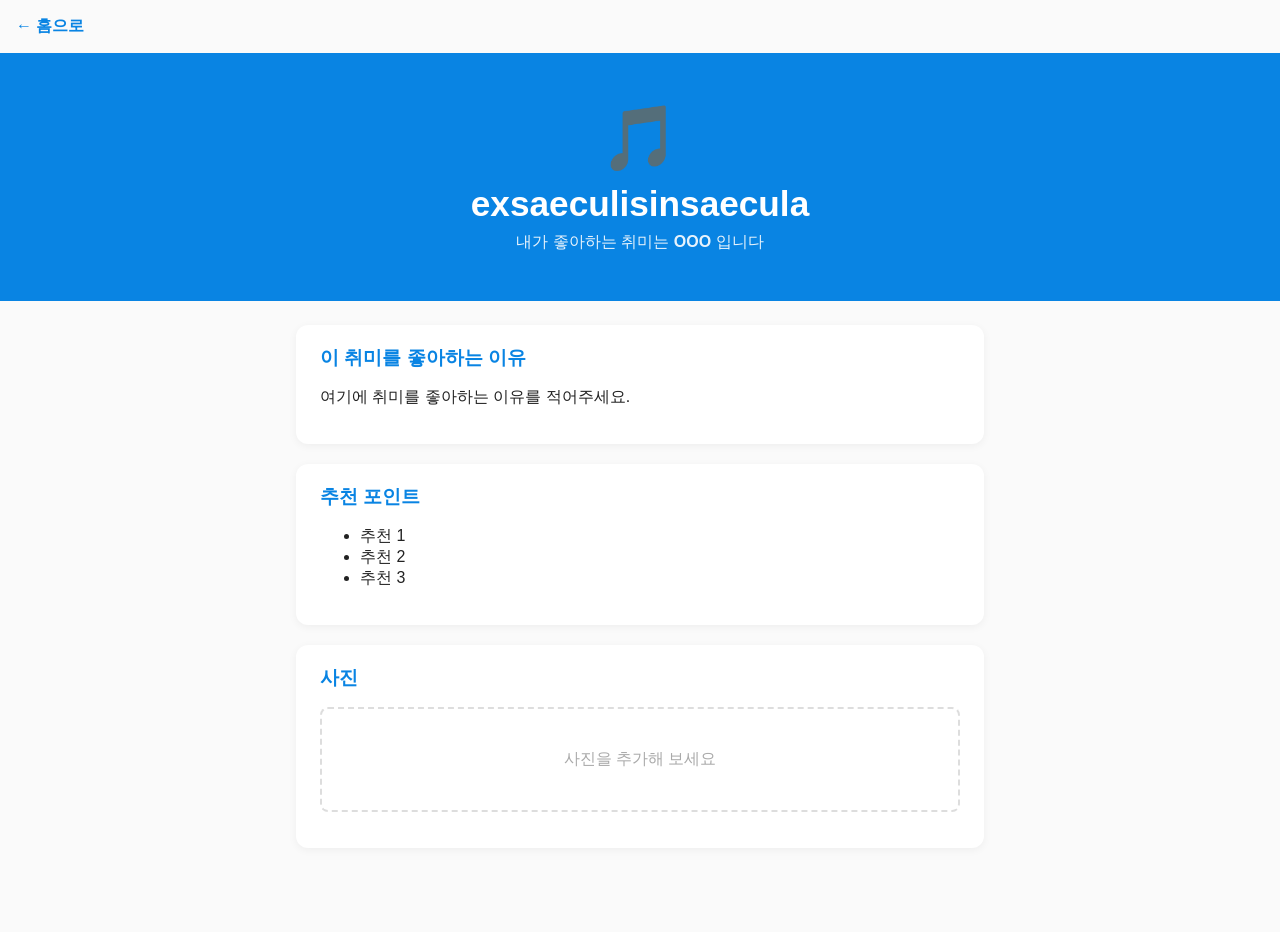
==== commit 01079e9e: "Revert "exsaeculisinsaecula 페이지를 Afterlight 필름 감성 사진 갤러리로 리디자인" This reverts commit 2d9e1b2dc3d4d786" ====
--- a/members/exsaeculisinsaecula/index.html
+++ b/members/exsaeculisinsaecula/index.html
@@ -3,384 +3,39 @@
 <head>
   <meta charset="utf-8">
   <meta name="viewport" content="width=device-width, initial-scale=1">
-  <title>Afterlight — 사진과 영상</title>
-  <meta name="description" content="시간 위에 남은 빛의 기록. 사진과 영상 프레임.">
-  <link rel="preconnect" href="https://fonts.googleapis.com">
-  <link rel="preconnect" href="https://fonts.gstatic.com" crossorigin>
-  <link href="https://fonts.googleapis.com/css2?family=Cormorant+Garamond:ital,wght@0,300;0,400;0,500;1,300;1,400&family=IBM+Plex+Mono:wght@300;400&family=Nanum+Myeongjo:wght@400;700&display=swap" rel="stylesheet">
+  <title>exsaeculisinsaecula의 취미</title>
   <link rel="stylesheet" href="style.css">
 </head>
 <body>
+  <!-- 이 폴더(members/exsaeculisinsaecula) 안의 파일은 마음대로 꾸며도 됩니다! -->
+  <nav><a href="../../">← 홈으로</a></nav>
 
-  <!-- 옛날 필름이 촤르르 펼쳐지는 인트로 -->
-  <div class="intro" aria-hidden="true">
-    <div class="intro-label">Film gate · loading frame</div>
-    <div class="intro-stage">
-      <div class="intro-strip">
-        <div class="intro-rail"></div>
-        <div class="intro-frames">
-          <div class="intro-cell"><img src="photo-14.jpg" alt=""></div>
-          <div class="intro-cell"><img src="photo-06.jpg" alt=""></div>
-          <div class="intro-cell"><img src="photo-01.jpg" alt=""></div>
-          <div class="intro-cell"><img src="photo-13.jpg" alt=""></div>
-        </div>
-        <div class="intro-rail"></div>
-      </div>
-      <div class="intro-cap">
-        <span>35mm strip</span>
-        <span>2023.09 — 2023.11</span>
-      </div>
-    </div>
-  </div>
-
-  <nav class="nav">
-    <a href="../../">← Index</a>
-    <span>Afterlight</span>
-  </nav>
-
-  <!-- ——— hero ——— -->
   <header class="hero">
-    <div class="hero-media">
-      <img src="photo-14.jpg" alt="황혼 속 꽃 조형물과 다리의 실루엣">
-    </div>
-
-    <div class="dust" aria-hidden="true">
-      <i></i><i></i><i></i><i></i><i></i>
-      <i></i><i></i><i></i><i></i><i></i>
-      <i></i><i></i><i></i><i></i><i></i>
-    </div>
-
-    <div class="hud" aria-hidden="true">
-      <div class="rule-h"></div>
-      <div class="rule-v"></div>
-      <div class="bracket tl"></div>
-      <div class="bracket tr"></div>
-      <div class="bracket bl"></div>
-      <div class="bracket br"></div>
-      <div class="reticle"></div>
-      <div class="exif top">
-        <span>35mm</span>
-        <span>f / 1.8</span>
-        <span>1 / 125</span>
-        <span>ISO 400</span>
-      </div>
-      <div class="exif bottom">
-        <span>AF-S</span>
-        <span>RAW</span>
-        <span>2023.09 — 2023.11</span>
-      </div>
-    </div>
-
-    <div class="hero-caption">
-      <div class="kicker">Photography / Video</div>
-      <div class="title-mask">
-        <h1>After<em>light</em></h1>
-      </div>
-      <div class="hero-sub">
-        <p>
-          세 달 동안 렌즈 앞을 스친 빛들.<br>
-          지나가고 나서야 보이는 것들이 있다.
-        </p>
-        <span class="mono">Scroll to enter the line of time</span>
-      </div>
-    </div>
+    <span class="emoji">🎵</span>
+    <h1>exsaeculisinsaecula</h1>
+    <p class="tagline">내가 좋아하는 취미는 <strong>OOO</strong> 입니다</p>
   </header>
 
-  <!-- ——— 시간의 흐름 ——— -->
-  <section class="band">
-    <div class="band-head">
-      <h2>The line of <em>time</em></h2>
-      <span class="meta">September → November<br>사진을 누르면 크게 볼 수 있어요</span>
-    </div>
+  <main>
+    <section>
+      <h2>이 취미를 좋아하는 이유</h2>
+      <p>여기에 취미를 좋아하는 이유를 적어주세요.</p>
+    </section>
 
-    <div class="time">
-      <div class="time-line" aria-hidden="true"></div>
+    <section>
+      <h2>추천 포인트</h2>
+      <ul>
+        <li>추천 1</li>
+        <li>추천 2</li>
+        <li>추천 3</li>
+      </ul>
+    </section>
 
-      <!-- 9월 -->
-      <article class="moment reveal">
-        <div class="moment-copy">
-          <span class="act">Act I</span>
-          <span class="when">2023.09</span>
-          <h3>September,<br><em>the sea</em></h3>
-          <p>
-            바다는 늘 같은 높이로 누워 있었다.<br>
-            그 위를 스치는 것들만<br>
-            계속 달랐다.
-          </p>
-        </div>
-        <div class="moment-spine" aria-hidden="true"></div>
-        <div class="moment-gallery layout-a">
-          <a class="open" href="#frame-06">
-            <img src="photo-06.jpg" alt="수평선 위 바다와 제트스키">
-            <span class="tag">06 · open</span>
-          </a>
-          <a class="open" href="#frame-04">
-            <img src="photo-04.jpg" alt="9월의 바다 풍경">
-            <span class="tag">04 · open</span>
-          </a>
-          <a class="open" href="#frame-05">
-            <img src="photo-05.jpg" alt="9월의 바다 풍경">
-            <span class="tag">05 · open</span>
-          </a>
-        </div>
-      </article>
-
-      <!-- 10월 -->
-      <article class="moment reveal">
-        <div class="moment-copy">
-          <span class="act">Act II</span>
-          <span class="when">2023.10</span>
-          <h3>October,<br><em>the white room</em></h3>
-          <p>
-            하얀 배경 앞에서는<br>
-            그림자가 먼저 인사를 건넨다.<br>
-            짧은 포즈, 긴 호흡.
-          </p>
-        </div>
-        <div class="moment-spine" aria-hidden="true"></div>
-        <div class="moment-gallery layout-b">
-          <a class="open" href="#frame-01">
-            <img src="photo-01.jpg" alt="하얀 배경 앞의 강아지">
-            <span class="tag">01 · open</span>
-          </a>
-          <a class="open" href="#frame-02">
-            <img src="photo-02.jpg" alt="스튜디오에서 찍은 사진">
-            <span class="tag">02 · open</span>
-          </a>
-          <a class="open" href="#frame-03">
-            <img src="photo-03.jpg" alt="스튜디오에서 찍은 사진">
-            <span class="tag">03 · open</span>
-          </a>
-          <a class="open" href="#frame-07">
-            <img src="photo-07.jpg" alt="10월의 기록">
-            <span class="tag">07 · open</span>
-          </a>
-        </div>
-      </article>
-
-      <!-- 11월 -->
-      <article class="moment reveal">
-        <div class="moment-copy">
-          <span class="act">Act III</span>
-          <span class="when">2023.11</span>
-          <h3>November,<br><em>late light</em></h3>
-          <p>
-            해가 낮아질수록<br>
-            길어지는 건 그림자만이 아니었다.
-          </p>
-        </div>
-        <div class="moment-spine" aria-hidden="true"></div>
-        <div class="moment-gallery layout-a">
-          <a class="open" href="#frame-10">
-            <img src="photo-10.jpg" alt="늦가을의 풍경">
-            <span class="tag">10 · open</span>
-          </a>
-          <a class="open" href="#frame-11">
-            <img src="photo-11.jpg" alt="늦가을의 풍경">
-            <span class="tag">11 · open</span>
-          </a>
-          <a class="open" href="#frame-12">
-            <img src="photo-12.jpg" alt="늦가을의 풍경">
-            <span class="tag">12 · open</span>
-          </a>
-        </div>
-      </article>
-
-      <!-- 애프터 -->
-      <article class="moment reveal">
-        <div class="moment-copy">
-          <span class="act">Epilogue</span>
-          <span class="when">Still</span>
-          <h3>Objects<br><em>&amp; dusk</em></h3>
-          <p>
-            가만히 있는 것들도<br>
-            빛을 받으면 하루를 버틴다.
-          </p>
-        </div>
-        <div class="moment-spine" aria-hidden="true"></div>
-        <div class="moment-gallery layout-b">
-          <a class="open" href="#frame-13">
-            <img src="photo-13.jpg" alt="빛을 받은 헤드셋">
-            <span class="tag">13 · open</span>
-          </a>
-          <a class="open" href="#frame-14">
-            <img src="photo-14.jpg" alt="황혼의 실루엣">
-            <span class="tag">14 · open</span>
-          </a>
-          <a class="open" href="#frame-08">
-            <img src="photo-08.jpg" alt="빛의 잔상이 남은 사진">
-            <span class="tag">08 · open</span>
-          </a>
-          <a class="open" href="#frame-09">
-            <img src="photo-09.jpg" alt="빛의 잔상이 남은 사진">
-            <span class="tag">09 · open</span>
-          </a>
-        </div>
-      </article>
-    </div>
-
-    <div class="ornament" aria-hidden="true"><i></i></div>
-  </section>
-
-  <!-- ——— 필름 릴 ——— -->
-  <section class="band">
-    <div class="band-head">
-      <h2>Film <em>reel</em></h2>
-      <span class="meta">14 exposures<br>옆으로 넘겨보세요</span>
-    </div>
-    <div class="film-wrap">
-      <div class="film-scroll">
-        <div class="strip">
-          <div class="perf" aria-hidden="true"></div>
-          <div class="frames">
-            <a class="frame open" href="#frame-01"><img src="photo-01.jpg" alt="프레임 01"><span class="tag">01</span></a>
-            <a class="frame open" href="#frame-02"><img src="photo-02.jpg" alt="프레임 02"><span class="tag">02</span></a>
-            <a class="frame open" href="#frame-03"><img src="photo-03.jpg" alt="프레임 03"><span class="tag">03</span></a>
-            <a class="frame open" href="#frame-04"><img src="photo-04.jpg" alt="프레임 04"><span class="tag">04</span></a>
-            <a class="frame open" href="#frame-05"><img src="photo-05.jpg" alt="프레임 05"><span class="tag">05</span></a>
-            <a class="frame open" href="#frame-06"><img src="photo-06.jpg" alt="프레임 06"><span class="tag">06</span></a>
-            <a class="frame open" href="#frame-07"><img src="photo-07.jpg" alt="프레임 07"><span class="tag">07</span></a>
-            <a class="frame open" href="#frame-08"><img src="photo-08.jpg" alt="프레임 08"><span class="tag">08</span></a>
-            <a class="frame open" href="#frame-09"><img src="photo-09.jpg" alt="프레임 09"><span class="tag">09</span></a>
-            <a class="frame open" href="#frame-10"><img src="photo-10.jpg" alt="프레임 10"><span class="tag">10</span></a>
-            <a class="frame open" href="#frame-11"><img src="photo-11.jpg" alt="프레임 11"><span class="tag">11</span></a>
-            <a class="frame open" href="#frame-12"><img src="photo-12.jpg" alt="프레임 12"><span class="tag">12</span></a>
-            <a class="frame open" href="#frame-13"><img src="photo-13.jpg" alt="프레임 13"><span class="tag">13</span></a>
-            <a class="frame open" href="#frame-14"><img src="photo-14.jpg" alt="프레임 14"><span class="tag">14</span></a>
-          </div>
-          <div class="perf right" aria-hidden="true"></div>
-        </div>
-      </div>
-    </div>
-  </section>
-
-  <!-- ——— 마지막 문장 ——— -->
-  <section class="epilogue">
-    <p class="reveal">
-      사진은 지나간 시간이 아니라<br>
-      다시 마주하는 시간이다.
-    </p>
-    <span class="mono reveal">afterlight · frame archive</span>
-  </section>
-
-  <footer class="rebate">
-    <span>© afterlight</span>
-    <a href="../../">← team index</a>
-    <span>mono · film · still</span>
-  </footer>
-
-  <!-- ——— 클릭하면 크게 보이는 뷰어 ——— -->
-  <div class="lightbox" id="frame-01">
-    <a class="lightbox-backdrop" href="#" aria-label="닫기"></a>
-    <div class="lightbox-card">
-      <img src="photo-01.jpg" alt="하얀 배경 앞의 강아지">
-      <div class="caption"><span>Frame 01</span><span>2023.10 · Studio</span></div>
-    </div>
-    <a class="lightbox-close" href="#">Close</a>
-  </div>
-  <div class="lightbox" id="frame-02">
-    <a class="lightbox-backdrop" href="#" aria-label="닫기"></a>
-    <div class="lightbox-card">
-      <img src="photo-02.jpg" alt="스튜디오에서 찍은 사진">
-      <div class="caption"><span>Frame 02</span><span>2023.10 · Studio</span></div>
-    </div>
-    <a class="lightbox-close" href="#">Close</a>
-  </div>
-  <div class="lightbox" id="frame-03">
-    <a class="lightbox-backdrop" href="#" aria-label="닫기"></a>
-    <div class="lightbox-card">
-      <img src="photo-03.jpg" alt="스튜디오에서 찍은 사진">
-      <div class="caption"><span>Frame 03</span><span>2023.10 · Studio</span></div>
-    </div>
-    <a class="lightbox-close" href="#">Close</a>
-  </div>
-  <div class="lightbox" id="frame-04">
-    <a class="lightbox-backdrop" href="#" aria-label="닫기"></a>
-    <div class="lightbox-card">
-      <img src="photo-04.jpg" alt="9월의 바다 풍경">
-      <div class="caption"><span>Frame 04</span><span>2023.09 · Field</span></div>
-    </div>
-    <a class="lightbox-close" href="#">Close</a>
-  </div>
-  <div class="lightbox" id="frame-05">
-    <a class="lightbox-backdrop" href="#" aria-label="닫기"></a>
-    <div class="lightbox-card">
-      <img src="photo-05.jpg" alt="9월의 바다 풍경">
-      <div class="caption"><span>Frame 05</span><span>2023.09 · Field</span></div>
-    </div>
-    <a class="lightbox-close" href="#">Close</a>
-  </div>
-  <div class="lightbox" id="frame-06">
-    <a class="lightbox-backdrop" href="#" aria-label="닫기"></a>
-    <div class="lightbox-card">
-      <img src="photo-06.jpg" alt="수평선 위 바다">
-      <div class="caption"><span>Frame 06</span><span>2023.09 · Sea</span></div>
-    </div>
-    <a class="lightbox-close" href="#">Close</a>
-  </div>
-  <div class="lightbox" id="frame-07">
-    <a class="lightbox-backdrop" href="#" aria-label="닫기"></a>
-    <div class="lightbox-card">
-      <img src="photo-07.jpg" alt="10월의 기록">
-      <div class="caption"><span>Frame 07</span><span>2023.09 · Quiet</span></div>
-    </div>
-    <a class="lightbox-close" href="#">Close</a>
-  </div>
-  <div class="lightbox" id="frame-08">
-    <a class="lightbox-backdrop" href="#" aria-label="닫기"></a>
-    <div class="lightbox-card">
-      <img src="photo-08.jpg" alt="빛의 잔상이 남은 사진">
-      <div class="caption"><span>Frame 08</span><span>2023.09 · Residue</span></div>
-    </div>
-    <a class="lightbox-close" href="#">Close</a>
-  </div>
-  <div class="lightbox" id="frame-09">
-    <a class="lightbox-backdrop" href="#" aria-label="닫기"></a>
-    <div class="lightbox-card">
-      <img src="photo-09.jpg" alt="빛의 잔상이 남은 사진">
-      <div class="caption"><span>Frame 09</span><span>2023.09 · Residue</span></div>
-    </div>
-    <a class="lightbox-close" href="#">Close</a>
-  </div>
-  <div class="lightbox" id="frame-10">
-    <a class="lightbox-backdrop" href="#" aria-label="닫기"></a>
-    <div class="lightbox-card">
-      <img src="photo-10.jpg" alt="늦가을의 풍경">
-      <div class="caption"><span>Frame 10</span><span>2023.11 · Late</span></div>
-    </div>
-    <a class="lightbox-close" href="#">Close</a>
-  </div>
-  <div class="lightbox" id="frame-11">
-    <a class="lightbox-backdrop" href="#" aria-label="닫기"></a>
-    <div class="lightbox-card">
-      <img src="photo-11.jpg" alt="늦가을의 풍경">
-      <div class="caption"><span>Frame 11</span><span>2023.11 · Late</span></div>
-    </div>
-    <a class="lightbox-close" href="#">Close</a>
-  </div>
-  <div class="lightbox" id="frame-12">
-    <a class="lightbox-backdrop" href="#" aria-label="닫기"></a>
-    <div class="lightbox-card">
-      <img src="photo-12.jpg" alt="늦가을의 풍경">
-      <div class="caption"><span>Frame 12</span><span>2023.11 · Late</span></div>
-    </div>
-    <a class="lightbox-close" href="#">Close</a>
-  </div>
-  <div class="lightbox" id="frame-13">
-    <a class="lightbox-backdrop" href="#" aria-label="닫기"></a>
-    <div class="lightbox-card">
-      <img src="photo-13.jpg" alt="빛을 받은 헤드셋">
-      <div class="caption"><span>Frame 13</span><span>Still · Object</span></div>
-    </div>
-    <a class="lightbox-close" href="#">Close</a>
-  </div>
-  <div class="lightbox" id="frame-14">
-    <a class="lightbox-backdrop" href="#" aria-label="닫기"></a>
-    <div class="lightbox-card">
-      <img src="photo-14.jpg" alt="황혼의 실루엣">
-      <div class="caption"><span>Frame 14</span><span>Still · Dusk</span></div>
-    </div>
-    <a class="lightbox-close" href="#">Close</a>
-  </div>
+    <section>
+      <h2>사진</h2>
+      <!-- 이 폴더에 사진을 넣고 src를 바꾸세요. 예: <img src="photo.jpg" alt="취미 사진"> -->
+      <p class="placeholder">사진을 추가해 보세요</p>
+    </section>
+  </main>
 </body>
 </html>
--- a/members/exsaeculisinsaecula/style.css
+++ b/members/exsaeculisinsaecula/style.css
@@ -1,1159 +1,37 @@
-/* AFTERLIGHT — monochrome cinematic / near-automata gothic */
-
-:root {
-  --ink: #08080a;
-  --ink-2: #0c0c0f;
-  --ink-3: #121216;
-  --paper: #ebe8e4;
-  --line: rgba(235, 232, 228, 0.14);
-  --line-mid: rgba(235, 232, 228, 0.28);
-  --line-strong: rgba(235, 232, 228, 0.55);
-  --mute: rgba(235, 232, 228, 0.42);
-  --faint: rgba(235, 232, 228, 0.08);
-  --serif: "Cormorant Garamond", "Nanum Myeongjo", "Noto Serif KR", serif;
-  --myeongjo: "Nanum Myeongjo", "Noto Serif KR", serif;
-  --mono: "IBM Plex Mono", ui-monospace, "Cascadia Mono", monospace;
-  --ease-out: cubic-bezier(0.16, 1, 0.3, 1);
-  --ease-in-out: cubic-bezier(0.65, 0, 0.35, 1);
-  --ease-film: cubic-bezier(0.76, 0, 0.24, 1);
-  --pad: clamp(20px, 4vw, 56px);
-}
-
+/* exsaeculisinsaecula 전용 스타일 — 자유롭게 바꾸세요 */
+:root { --main: #0984e3; }
 * { box-sizing: border-box; }
-
-html {
-  scroll-behavior: smooth;
-  background: var(--ink);
-}
-
 body {
   margin: 0;
-  background: var(--ink);
-  color: var(--paper);
-  font-family: var(--myeongjo);
-  line-height: 1.85;
-  word-break: keep-all;
-  overflow-wrap: break-word;
-  -webkit-font-smoothing: antialiased;
-  overflow-x: hidden;
+  font-family: "Pretendard", "Apple SD Gothic Neo", "Malgun Gothic", sans-serif;
+  background: #fafafa;
+  color: #222;
 }
-
-img {
-  display: block;
-  max-width: 100%;
+nav { padding: 16px; }
+nav a { color: var(--main); text-decoration: none; font-weight: 600; }
+.hero {
+  background: var(--main);
+  color: #fff;
+  text-align: center;
+  padding: 48px 16px;
 }
-
-a { color: inherit; }
-
-/* ——— ambient grain ——— */
-body::before {
-  content: "";
-  position: fixed;
-  inset: -100%;
-  z-index: 60;
-  pointer-events: none;
-  opacity: 0.05;
-  background-image: url("data:image/svg+xml,%3Csvg viewBox='0 0 220 220' xmlns='http://www.w3.org/2000/svg'%3E%3Cfilter id='n'%3E%3CfeTurbulence type='fractalNoise' baseFrequency='0.85' numOctaves='4' stitchTiles='stitch'/%3E%3C/filter%3E%3Crect width='100%25' height='100%25' filter='url(%23n)'/%3E%3C/svg%3E");
-  background-size: 200px 200px;
-  animation: grain 1.1s steps(3) infinite;
+.hero .emoji { font-size: 4rem; }
+.hero h1 { margin: 8px 0; font-size: 2.2rem; }
+.tagline { margin: 0; opacity: .9; }
+main { max-width: 720px; margin: 0 auto; padding: 24px 16px 64px; }
+section {
+  background: #fff;
+  border-radius: 12px;
+  padding: 20px 24px;
+  margin-bottom: 20px;
+  box-shadow: 0 2px 8px rgba(0,0,0,.05);
 }
-
-@keyframes grain {
-  0% { transform: translate(0, 0); }
-  33% { transform: translate(-1.2%, 0.8%); }
-  66% { transform: translate(0.9%, -1.1%); }
-  100% { transform: translate(-0.4%, 0.4%); }
+h2 { color: var(--main); margin-top: 0; font-size: 1.2rem; }
+img { max-width: 100%; border-radius: 8px; }
+.placeholder {
+  border: 2px dashed #ddd;
+  border-radius: 8px;
+  padding: 40px;
+  text-align: center;
+  color: #aaa;
 }
-
-/* ——— film-dust particles ——— */
-.dust {
-  position: absolute;
-  inset: 0;
-  z-index: 3;
-  overflow: hidden;
-  pointer-events: none;
-}
-
-.dust i {
-  position: absolute;
-  bottom: -8px;
-  width: 2px;
-  height: 2px;
-  border-radius: 50%;
-  background: rgba(235, 232, 228, 0.5);
-  box-shadow: 0 0 6px rgba(235, 232, 228, 0.35);
-  opacity: 0;
-  animation: dust-rise linear infinite;
-}
-
-.dust i:nth-child(1)  { left: 6%;  animation-duration: 14s; animation-delay: 0s; }
-.dust i:nth-child(2)  { left: 14%; width: 1px; height: 1px; animation-duration: 18s; animation-delay: 2s; }
-.dust i:nth-child(3)  { left: 22%; animation-duration: 11s; animation-delay: 4s; }
-.dust i:nth-child(4)  { left: 31%; width: 3px; height: 3px; animation-duration: 16s; animation-delay: 1s; }
-.dust i:nth-child(5)  { left: 39%; width: 1px; height: 1px; animation-duration: 20s; animation-delay: 6s; }
-.dust i:nth-child(6)  { left: 48%; animation-duration: 13s; animation-delay: 3s; }
-.dust i:nth-child(7)  { left: 56%; animation-duration: 17s; animation-delay: 7s; }
-.dust i:nth-child(8)  { left: 64%; width: 1px; height: 1px; animation-duration: 12s; animation-delay: 2.5s; }
-.dust i:nth-child(9)  { left: 71%; animation-duration: 19s; animation-delay: 5s; }
-.dust i:nth-child(10) { left: 79%; width: 3px; height: 3px; animation-duration: 15s; animation-delay: 0.5s; }
-.dust i:nth-child(11) { left: 86%; animation-duration: 10s; animation-delay: 8s; }
-.dust i:nth-child(12) { left: 93%; width: 1px; height: 1px; animation-duration: 21s; animation-delay: 3.5s; }
-.dust i:nth-child(13) { left: 11%; animation-duration: 15.5s; animation-delay: 9s; }
-.dust i:nth-child(14) { left: 53%; animation-duration: 12.5s; animation-delay: 11s; }
-.dust i:nth-child(15) { left: 76%; animation-duration: 18.5s; animation-delay: 10s; }
-
-@keyframes dust-rise {
-  0% {
-    transform: translate(0, 0) scale(0.6);
-    opacity: 0;
-  }
-  12% { opacity: 0.75; }
-  80% { opacity: 0.25; }
-  100% {
-    transform: translate(12px, -108vh) scale(1.1);
-    opacity: 0;
-  }
-}
-
-/* ——— intro: old film unrolling ——— */
-.intro {
-  position: fixed;
-  inset: 0;
-  z-index: 90;
-  display: grid;
-  place-items: center;
-  background: var(--ink);
-  animation: intro-away 0.9s var(--ease-in-out) 3.1s forwards;
-}
-
-.intro::after {
-  content: "";
-  position: absolute;
-  inset: 0;
-  background: radial-gradient(ellipse at center, transparent 30%, rgba(8, 8, 10, 0.7) 100%);
-  pointer-events: none;
-}
-
-.intro-label {
-  position: absolute;
-  top: 28px;
-  left: 50%;
-  transform: translateX(-50%);
-  z-index: 2;
-  font-family: var(--mono);
-  font-size: 10px;
-  letter-spacing: 0.42em;
-  text-transform: uppercase;
-  color: var(--mute);
-  opacity: 0;
-  animation: fade 0.9s var(--ease-out) 0.15s forwards, fade-out 0.5s ease 2.8s forwards;
-}
-
-.intro-stage {
-  width: min(94vw, 880px);
-  filter: blur(0.2px);
-}
-
-/* the strip unrolls left → right like film being drawn through */
-.intro-strip {
-  position: relative;
-  background: var(--ink-2);
-  border-top: 1px solid var(--line-mid);
-  border-bottom: 1px solid var(--line-mid);
-  clip-path: inset(0 100% 0 0);
-  animation: unroll 1.55s var(--ease-film) 0.35s forwards;
-  box-shadow: 0 30px 80px rgba(0, 0, 0, 0.55);
-}
-
-@keyframes unroll {
-  0% {
-    clip-path: inset(0 100% 0 0);
-    filter: blur(2px);
-  }
-  60% {
-    filter: blur(0);
-  }
-  100% {
-    clip-path: inset(0 0 0 0);
-    filter: blur(0);
-  }
-}
-
-.intro-rail {
-  height: 16px;
-  background:
-    repeating-linear-gradient(
-      90deg,
-      transparent 0 14px,
-      rgba(235, 232, 228, 0.22) 14px 26px,
-      transparent 26px 40px
-    );
-  opacity: 0.7;
-}
-
-.intro-frames {
-  display: flex;
-  gap: 1px;
-  background: var(--faint);
-}
-
-.intro-cell {
-  position: relative;
-  flex: 1 1 0;
-  min-width: 0;
-  aspect-ratio: 1;
-  overflow: hidden;
-  background: var(--ink-3);
-  opacity: 0;
-  transform: scale(1.08);
-  animation: cell-in 0.85s var(--ease-out) forwards;
-}
-
-.intro-cell:nth-child(1) { animation-delay: 0.55s; }
-.intro-cell:nth-child(2) { animation-delay: 0.85s; }
-.intro-cell:nth-child(3) { animation-delay: 1.15s; }
-.intro-cell:nth-child(4) { animation-delay: 1.45s; }
-
-@keyframes cell-in {
-  to {
-    opacity: 1;
-    transform: scale(1);
-  }
-}
-
-.intro-cell img {
-  width: 100%;
-  height: 100%;
-  object-fit: cover;
-  filter: grayscale(1) contrast(1.15) brightness(0.78);
-}
-
-.intro-cell::after {
-  content: "";
-  position: absolute;
-  inset: 0;
-  background: linear-gradient(120deg, transparent 30%, rgba(255, 255, 255, 0.12) 50%, transparent 70%);
-  transform: translateX(-120%);
-  animation: sheen 1.2s var(--ease-out) 1.6s forwards;
-}
-
-@keyframes sheen {
-  to { transform: translateX(120%); }
-}
-
-.intro-cap {
-  margin-top: 18px;
-  display: flex;
-  justify-content: space-between;
-  gap: 12px;
-  font-family: var(--mono);
-  font-size: 9px;
-  letter-spacing: 0.28em;
-  text-transform: uppercase;
-  color: var(--mute);
-  opacity: 0;
-  animation: fade 0.8s var(--ease-out) 1.9s forwards;
-}
-
-@keyframes intro-away {
-  to {
-    opacity: 0;
-    visibility: hidden;
-    pointer-events: none;
-  }
-}
-
-@keyframes fade { to { opacity: 1; } }
-@keyframes fade-out { to { opacity: 0; } }
-
-/* ——— nav ——— */
-.nav {
-  position: fixed;
-  inset: 0 0 auto 0;
-  z-index: 50;
-  display: flex;
-  justify-content: space-between;
-  align-items: center;
-  padding: 22px var(--pad);
-  mix-blend-mode: difference;
-  opacity: 0;
-  animation: fade 1s var(--ease-out) 2.7s forwards;
-}
-
-.nav a,
-.nav span {
-  font-family: var(--mono);
-  font-size: 10px;
-  font-weight: 300;
-  letter-spacing: 0.28em;
-  text-transform: uppercase;
-  text-decoration: none;
-  color: var(--paper);
-}
-
-.nav a {
-  position: relative;
-  padding-bottom: 4px;
-}
-
-.nav a::after {
-  content: "";
-  position: absolute;
-  left: 0;
-  bottom: 0;
-  width: 100%;
-  height: 1px;
-  background: currentColor;
-  transform: scaleX(0);
-  transform-origin: right;
-  transition: transform 0.7s var(--ease-out);
-}
-
-.nav a:hover::after {
-  transform: scaleX(1);
-  transform-origin: left;
-}
-
-/* ——— hero ——— */
-.hero {
-  position: relative;
-  min-height: 100svh;
-  height: 100svh;
-  overflow: hidden;
-  isolation: isolate;
-}
-
-.hero-media {
-  position: absolute;
-  inset: 0;
-  z-index: 0;
-}
-
-.hero-media img {
-  width: 100%;
-  height: 100%;
-  object-fit: cover;
-  filter: grayscale(0.45) contrast(1.12) brightness(0.72) saturate(0.7);
-  transform: scale(1.14);
-  animation: hero-drift 12s var(--ease-out) 2.9s both;
-}
-
-@keyframes hero-drift {
-  from { transform: scale(1.14) translateY(0); }
-  to { transform: scale(1.02) translateY(-1.5%); }
-}
-
-.hero-media::after {
-  content: "";
-  position: absolute;
-  inset: 0;
-  background:
-    radial-gradient(ellipse 80% 60% at 50% 45%, transparent 0%, rgba(8, 8, 10, 0.35) 55%, rgba(8, 8, 10, 0.78) 100%),
-    linear-gradient(to top, rgba(8, 8, 10, 0.95) 0%, rgba(8, 8, 10, 0.15) 38%, rgba(8, 8, 10, 0.4) 100%);
-}
-
-/* HUD */
-.hud {
-  position: absolute;
-  inset: 0;
-  z-index: 4;
-  pointer-events: none;
-}
-
-.bracket {
-  position: absolute;
-  width: 42px;
-  height: 42px;
-  border: 1px solid var(--line-mid);
-  opacity: 0;
-  animation: fade 1.4s var(--ease-out) 3.2s forwards;
-}
-
-.bracket.tl { top: 88px; left: var(--pad); border-right: 0; border-bottom: 0; }
-.bracket.tr { top: 88px; right: var(--pad); border-left: 0; border-bottom: 0; }
-.bracket.bl { bottom: 120px; left: var(--pad); border-right: 0; border-top: 0; }
-.bracket.br { bottom: 120px; right: var(--pad); border-left: 0; border-top: 0; }
-
-.reticle {
-  position: absolute;
-  top: 50%;
-  left: 50%;
-  width: 64px;
-  height: 64px;
-  transform: translate(-50%, -50%);
-  opacity: 0;
-  animation: fade 1.4s var(--ease-out) 3.45s forwards;
-}
-
-.reticle::before,
-.reticle::after {
-  content: "";
-  position: absolute;
-  background: var(--line-mid);
-}
-
-.reticle::before {
-  left: 50%;
-  top: 0;
-  width: 1px;
-  height: 14px;
-  transform: translateX(-50%);
-  box-shadow: 0 50px 0 var(--line-mid);
-}
-
-.reticle::after {
-  top: 50%;
-  left: 0;
-  height: 1px;
-  width: 14px;
-  transform: translateY(-50%);
-  box-shadow: 50px 0 0 var(--line-mid);
-}
-
-.rule-h,
-.rule-v {
-  position: absolute;
-  background: var(--faint);
-  opacity: 0;
-  animation: fade 1.6s var(--ease-out) 3.35s forwards;
-}
-
-.rule-h { left: var(--pad); right: var(--pad); top: 50%; height: 1px; }
-.rule-v { top: 88px; bottom: 120px; left: 50%; width: 1px; }
-
-.exif {
-  position: absolute;
-  z-index: 5;
-  display: flex;
-  flex-wrap: wrap;
-  gap: 20px;
-  font-family: var(--mono);
-  font-size: 10px;
-  font-weight: 300;
-  letter-spacing: 0.22em;
-  color: var(--mute);
-  text-transform: uppercase;
-  opacity: 0;
-  animation: fade 1.4s var(--ease-out) 3.6s forwards;
-}
-
-.exif.top { top: 108px; left: 50%; transform: translateX(-50%); }
-.exif.bottom { bottom: 140px; left: 50%; transform: translateX(-50%); }
-
-/* hero title */
-.hero-caption {
-  position: absolute;
-  inset: auto 0 0 0;
-  z-index: 5;
-  padding: 0 var(--pad) clamp(40px, 7vh, 72px);
-  display: grid;
-  gap: 18px;
-}
-
-.kicker {
-  display: flex;
-  align-items: center;
-  gap: 14px;
-  font-family: var(--mono);
-  font-size: 10px;
-  letter-spacing: 0.32em;
-  text-transform: uppercase;
-  color: var(--mute);
-  opacity: 0;
-  animation: fade 1.2s var(--ease-out) 3.4s forwards;
-}
-
-.kicker::before {
-  content: "";
-  width: 36px;
-  height: 1px;
-  background: var(--line-strong);
-}
-
-.title-mask {
-  overflow: hidden;
-  padding-bottom: 0.08em;
-}
-
-.title-mask h1 {
-  margin: 0;
-  font-family: var(--serif);
-  font-weight: 400;
-  font-size: clamp(3.4rem, 11vw, 8.4rem);
-  line-height: 0.92;
-  letter-spacing: -0.035em;
-  text-wrap: balance;
-  animation: title-up 1.6s var(--ease-out) 3.05s both;
-}
-
-.title-mask h1 em {
-  font-style: italic;
-  font-weight: 300;
-  opacity: 0.72;
-}
-
-@keyframes title-up {
-  from { transform: translateY(110%) skewY(4deg); opacity: 0; }
-  to { transform: translateY(0) skewY(0); opacity: 1; }
-}
-
-.hero-sub {
-  display: flex;
-  justify-content: space-between;
-  align-items: baseline;
-  gap: 24px;
-  padding-top: 18px;
-  border-top: 1px solid var(--line);
-  opacity: 0;
-  animation: rise 1.3s var(--ease-out) 3.75s both;
-}
-
-.hero-sub p {
-  margin: 0;
-  max-width: 30ch;
-  font-size: 1.02rem;
-  color: var(--mute);
-  letter-spacing: 0.01em;
-  line-height: 1.95;
-  word-break: keep-all;
-}
-
-.hero-sub .mono {
-  font-family: var(--mono);
-  font-size: 10px;
-  letter-spacing: 0.28em;
-  text-transform: uppercase;
-  color: var(--mute);
-  white-space: nowrap;
-}
-
-@keyframes rise {
-  from { opacity: 0; transform: translateY(16px); }
-  to { opacity: 1; transform: translateY(0); }
-}
-
-/* ——— shared band ——— */
-.band {
-  position: relative;
-  padding: clamp(80px, 12vh, 140px) var(--pad) 0;
-}
-
-.band-head {
-  display: flex;
-  justify-content: space-between;
-  align-items: flex-end;
-  gap: 20px;
-  padding-bottom: 22px;
-  border-bottom: 1px solid var(--line);
-  margin-bottom: clamp(36px, 6vh, 64px);
-}
-
-.band-head h2 {
-  margin: 0;
-  font-family: var(--serif);
-  font-weight: 400;
-  font-size: clamp(1.8rem, 4vw, 2.8rem);
-  letter-spacing: -0.02em;
-  line-height: 1.15;
-  text-wrap: balance;
-}
-
-.band-head h2 em {
-  font-style: italic;
-  opacity: 0.65;
-}
-
-.band-head .meta {
-  font-family: var(--mono);
-  font-size: 10px;
-  letter-spacing: 0.24em;
-  text-transform: uppercase;
-  color: var(--mute);
-  text-align: right;
-  line-height: 1.9;
-}
-
-/* ornamental divider */
-.ornament {
-  display: flex;
-  align-items: center;
-  gap: 14px;
-  margin: clamp(48px, 8vh, 88px) 0;
-}
-
-.ornament::before,
-.ornament::after {
-  content: "";
-  flex: 1;
-  height: 1px;
-  background: linear-gradient(90deg, transparent, var(--line-mid), transparent);
-}
-
-.ornament i {
-  width: 7px;
-  height: 7px;
-  border: 1px solid var(--line-strong);
-  transform: rotate(45deg);
-  flex: 0 0 auto;
-}
-
-/* ——— timeline ——— */
-.time {
-  position: relative;
-  padding-bottom: clamp(40px, 8vh, 80px);
-}
-
-.time-line {
-  position: absolute;
-  top: 0;
-  bottom: 0;
-  left: 50%;
-  width: 1px;
-  background: linear-gradient(
-    180deg,
-    transparent 0%,
-    var(--line-mid) 8%,
-    var(--line-mid) 92%,
-    transparent 100%
-  );
-  transform: translateX(-50%) scaleY(0);
-  transform-origin: top center;
-  animation: line-grow 2s var(--ease-out) both;
-  animation-timeline: view();
-  animation-range: entry 0% cover 30%;
-  z-index: 0;
-}
-
-@keyframes line-grow {
-  from { transform: translateX(-50%) scaleY(0); opacity: 0; }
-  to { transform: translateX(-50%) scaleY(1); opacity: 1; }
-}
-
-.moment {
-  position: relative;
-  z-index: 1;
-  display: grid;
-  grid-template-columns: 1fr 1px 1fr;
-  gap: 0;
-  padding: clamp(28px, 5vh, 56px) 0;
-  align-items: center;
-}
-
-.moment + .moment {
-  border-top: 1px solid var(--faint);
-}
-
-.moment:nth-child(even) .moment-copy { order: 3; text-align: left; }
-.moment:nth-child(even) .moment-spine { order: 2; }
-.moment:nth-child(even) .moment-gallery { order: 1; }
-
-.moment-copy {
-  padding: 12px clamp(18px, 3vw, 42px);
-  text-align: right;
-}
-
-.moment-spine {
-  position: relative;
-  width: 1px;
-  align-self: stretch;
-  background: transparent;
-}
-
-.moment-spine::before {
-  content: "";
-  position: absolute;
-  top: 50%;
-  left: 50%;
-  width: 9px;
-  height: 9px;
-  border: 1px solid var(--line-strong);
-  background: var(--ink);
-  transform: translate(-50%, -50%) rotate(45deg);
-}
-
-.moment-spine::after {
-  content: "";
-  position: absolute;
-  top: 50%;
-  width: clamp(18px, 3vw, 36px);
-  height: 1px;
-  background: var(--line-mid);
-}
-
-.moment:nth-child(odd) .moment-spine::after {
-  right: 50%;
-  transform: translateY(-50%);
-}
-
-.moment:nth-child(even) .moment-spine::after {
-  left: 50%;
-  transform: translateY(-50%);
-}
-
-.moment-copy .act {
-  display: block;
-  font-family: var(--mono);
-  font-size: 10px;
-  letter-spacing: 0.32em;
-  text-transform: uppercase;
-  color: var(--mute);
-  margin-bottom: 14px;
-}
-
-.moment-copy h3 {
-  margin: 0 0 14px;
-  font-family: var(--serif);
-  font-weight: 400;
-  font-size: clamp(1.55rem, 3vw, 2.15rem);
-  line-height: 1.28;
-  letter-spacing: -0.02em;
-  text-wrap: balance;
-}
-
-.moment-copy h3 em {
-  font-style: italic;
-  opacity: 0.7;
-}
-
-.moment-copy .when {
-  display: block;
-  font-family: var(--mono);
-  font-size: 11px;
-  letter-spacing: 0.18em;
-  color: var(--mute);
-  margin-bottom: 12px;
-}
-
-.moment-copy p {
-  margin: 0;
-  font-size: 0.98rem;
-  color: var(--mute);
-  max-width: 22em;
-  line-height: 2.05;
-  word-break: keep-all;
-}
-
-.moment:nth-child(odd) .moment-copy p { margin-left: auto; }
-
-.moment-gallery {
-  padding: 12px clamp(18px, 3vw, 42px);
-  display: grid;
-  gap: 10px;
-}
-
-.moment-gallery.layout-a {
-  grid-template-columns: 1.3fr 1fr;
-  grid-template-rows: auto auto;
-}
-
-.moment-gallery.layout-a .open:first-child {
-  grid-row: 1 / 3;
-}
-
-.moment-gallery.layout-b {
-  grid-template-columns: 1fr 1fr;
-}
-
-.moment-gallery.layout-c {
-  grid-template-columns: 1fr;
-  max-width: 420px;
-}
-
-.moment-gallery.layout-c .open { aspect-ratio: 4 / 5; }
-
-/* click-to-zoom */
-.open {
-  position: relative;
-  display: block;
-  margin: 0;
-  overflow: hidden;
-  background: var(--ink-2);
-  text-decoration: none;
-  isolation: isolate;
-  cursor: zoom-in;
-}
-
-.open img {
-  width: 100%;
-  height: 100%;
-  object-fit: cover;
-  aspect-ratio: 4 / 3;
-  filter: grayscale(1) contrast(1.05) brightness(0.82);
-  transform: scale(1.02);
-  transition:
-    transform 1.1s var(--ease-out),
-    filter 0.9s var(--ease-out),
-    opacity 0.7s ease;
-  opacity: 0.92;
-}
-
-.open:hover img {
-  transform: scale(1.08);
-  filter: grayscale(0.12) contrast(1.1) brightness(1);
-  opacity: 1;
-}
-
-.open::before {
-  content: "";
-  position: absolute;
-  inset: 10px;
-  border: 1px solid transparent;
-  z-index: 2;
-  transition: border-color 0.6s var(--ease-out), inset 0.6s var(--ease-out);
-  pointer-events: none;
-}
-
-.open:hover::before {
-  border-color: rgba(235, 232, 228, 0.35);
-  inset: 14px;
-}
-
-.open .tag {
-  position: absolute;
-  left: 12px;
-  bottom: 10px;
-  z-index: 2;
-  font-family: var(--mono);
-  font-size: 9px;
-  letter-spacing: 0.22em;
-  text-transform: uppercase;
-  color: rgba(235, 232, 228, 0.55);
-  opacity: 0;
-  transform: translateY(6px);
-  transition: opacity 0.5s var(--ease-out), transform 0.5s var(--ease-out);
-}
-
-.open:hover .tag {
-  opacity: 1;
-  transform: translateY(0);
-}
-
-/* ——— film strip ——— */
-.film-wrap {
-  margin: 0 calc(var(--pad) * -1);
-  padding: 0 0 20px;
-  background: linear-gradient(180deg, transparent, rgba(255, 255, 255, 0.015), transparent);
-}
-
-.film-scroll {
-  overflow-x: auto;
-  overflow-y: hidden;
-  scrollbar-width: thin;
-  scrollbar-color: var(--line-strong) transparent;
-  padding: 28px var(--pad) 36px;
-}
-
-.film-scroll::-webkit-scrollbar { height: 2px; }
-.film-scroll::-webkit-scrollbar-thumb { background: var(--line-strong); }
-
-.strip {
-  display: flex;
-  width: max-content;
-  border-top: 1px solid var(--line);
-  border-bottom: 1px solid var(--line);
-  background: var(--ink-2);
-}
-
-.perf {
-  flex: 0 0 20px;
-  background:
-    repeating-linear-gradient(
-      180deg,
-      transparent 0 11px,
-      var(--faint) 11px 13px,
-      transparent 13px 30px
-    );
-  border-right: 1px solid var(--faint);
-}
-
-.perf.right {
-  border-right: 0;
-  border-left: 1px solid var(--faint);
-}
-
-.frames {
-  display: flex;
-}
-
-.frame {
-  position: relative;
-  width: min(38vw, 300px);
-  flex: 0 0 auto;
-  border-right: 1px solid var(--faint);
-  overflow: hidden;
-}
-
-.frame:last-child { border-right: 0; }
-
-.frame img {
-  width: 100%;
-  height: 250px;
-  object-fit: cover;
-  filter: grayscale(1) brightness(0.8);
-  opacity: 0.85;
-  transition: filter 0.8s var(--ease-out), opacity 0.8s var(--ease-out), transform 1s var(--ease-out);
-}
-
-.frame:hover img {
-  filter: grayscale(0.1) brightness(1);
-  opacity: 1;
-  transform: scale(1.05);
-}
-
-.frame .tag {
-  position: absolute;
-  left: 10px;
-  bottom: 8px;
-  font-family: var(--mono);
-  font-size: 9px;
-  letter-spacing: 0.22em;
-  color: rgba(235, 232, 228, 0.5);
-}
-
-/* ——— lightbox ——— */
-.lightbox {
-  position: fixed;
-  inset: 0;
-  z-index: 100;
-  display: grid;
-  place-items: center;
-  padding: 28px;
-  opacity: 0;
-  visibility: hidden;
-  pointer-events: none;
-  transition:
-    opacity 0.55s var(--ease-in-out),
-    visibility 0.55s var(--ease-in-out);
-}
-
-.lightbox:target {
-  opacity: 1;
-  visibility: visible;
-  pointer-events: auto;
-}
-
-.lightbox-backdrop {
-  position: absolute;
-  inset: 0;
-  background: rgba(8, 8, 10, 0.86);
-  backdrop-filter: blur(14px) saturate(0.7);
-  -webkit-backdrop-filter: blur(14px) saturate(0.7);
-  cursor: zoom-out;
-}
-
-.lightbox-card {
-  position: relative;
-  z-index: 1;
-  max-width: min(92vw, 1180px);
-  transform: scale(0.9) translateY(18px);
-  opacity: 0.4;
-  transition:
-    transform 0.7s var(--ease-out),
-    opacity 0.55s var(--ease-out);
-}
-
-.lightbox:target .lightbox-card {
-  transform: scale(1) translateY(0);
-  opacity: 1;
-}
-
-.lightbox-card img {
-  max-height: 78vh;
-  width: auto;
-  max-width: 100%;
-  margin: 0 auto;
-  border: 1px solid var(--line-mid);
-  filter: contrast(1.04) brightness(0.98);
-  cursor: zoom-out;
-  transition: transform 0.7s var(--ease-out);
-}
-
-.lightbox-card img:hover {
-  transform: scale(1.015);
-}
-
-.lightbox-card .caption {
-  display: flex;
-  justify-content: space-between;
-  gap: 16px;
-  margin-top: 14px;
-  font-family: var(--mono);
-  font-size: 10px;
-  letter-spacing: 0.22em;
-  text-transform: uppercase;
-  color: var(--mute);
-}
-
-.lightbox-close {
-  position: absolute;
-  top: 28px;
-  right: var(--pad);
-  z-index: 2;
-  font-family: var(--mono);
-  font-size: 10px;
-  letter-spacing: 0.3em;
-  text-transform: uppercase;
-  text-decoration: none;
-  color: var(--paper);
-  padding: 10px 14px;
-  border: 1px solid var(--line-mid);
-  background: rgba(8, 8, 10, 0.35);
-  transition: background 0.45s var(--ease-out), border-color 0.45s var(--ease-out);
-}
-
-.lightbox-close:hover {
-  background: rgba(235, 232, 228, 0.1);
-  border-color: var(--line-strong);
-}
-
-/* ——— epilogue ——— */
-.epilogue {
-  padding: clamp(40px, 8vh, 90px) var(--pad) clamp(20px, 4vh, 40px);
-  text-align: center;
-}
-
-.epilogue p {
-  margin: 0 auto;
-  max-width: 18em;
-  font-family: var(--myeongjo);
-  font-size: clamp(1.35rem, 3.2vw, 2.15rem);
-  font-weight: 400;
-  line-height: 2.05;
-  letter-spacing: -0.01em;
-  color: rgba(235, 232, 228, 0.82);
-  word-break: keep-all;
-  text-wrap: balance;
-}
-
-.epilogue .mono {
-  display: block;
-  margin-top: 22px;
-  font-family: var(--mono);
-  font-size: 10px;
-  letter-spacing: 0.32em;
-  text-transform: uppercase;
-  color: var(--mute);
-}
-
-/* ——— rebate ——— */
-.rebate {
-  margin: 0 var(--pad);
-  border-top: 1px solid var(--line);
-  padding: 28px 0 48px;
-  display: flex;
-  justify-content: space-between;
-  align-items: center;
-  gap: 16px;
-  font-family: var(--mono);
-  font-size: 10px;
-  letter-spacing: 0.22em;
-  text-transform: uppercase;
-  color: var(--mute);
-}
-
-.rebate a {
-  text-decoration: none;
-  color: var(--mute);
-  border-bottom: 1px solid var(--faint);
-  padding-bottom: 3px;
-  transition: color 0.4s ease, border-color 0.4s ease;
-}
-
-.rebate a:hover {
-  color: var(--paper);
-  border-bottom-color: var(--line-strong);
-}
-
-/* ——— scroll reveal ——— */
-.reveal {
-  opacity: 0;
-  transform: translateY(22px);
-  animation: reveal 1.1s var(--ease-out) both;
-  animation-timeline: view();
-  animation-range: entry 8% cover 32%;
-}
-
-@keyframes reveal {
-  from { opacity: 0; transform: translateY(22px); }
-  to { opacity: 1; transform: translateY(0); }
-}
-
-@supports not (animation-timeline: view()) {
-  .reveal { animation: reveal 1.1s var(--ease-out) both; }
-  .time-line { animation: line-grow 1.6s var(--ease-out) 0.2s both; }
-}
-
-/* ——— responsive ——— */
-@media (max-width: 900px) {
-  .time-line { left: 18px; }
-
-  .moment {
-    grid-template-columns: 1px 1fr;
-    gap: 0;
-  }
-
-  .moment .moment-spine {
-    order: 0 !important;
-    grid-row: 1 / 3;
-  }
-
-  .moment .moment-copy,
-  .moment .moment-gallery {
-    order: 1 !important;
-    grid-column: 2;
-    text-align: left;
-  }
-
-  .moment .moment-copy p { margin-left: 0; max-width: none; }
-  .moment .moment-copy { padding: 0 0 18px 22px; }
-  .moment .moment-gallery { padding: 0 0 0 22px; }
-
-  .moment:nth-child(odd) .moment-spine::after,
-  .moment:nth-child(even) .moment-spine::after {
-    left: 50%;
-    right: auto;
-    transform: translateY(-50%);
-  }
-
-  .hero-sub {
-    flex-direction: column;
-    align-items: flex-start;
-    gap: 14px;
-  }
-  .hero-sub p { max-width: none; }
-  .exif { display: none; }
-  .frame img { height: 210px; }
-  .frame { width: 68vw; }
-  .intro-frames { display: grid; grid-template-columns: 1fr 1fr; }
-}
-
-@media (max-width: 560px) {
-  .moment-gallery.layout-a,
-  .moment-gallery.layout-b {
-    grid-template-columns: 1fr;
-  }
-  .moment-gallery.layout-a .open:first-child { grid-row: auto; }
-  .lightbox { padding: 16px; }
-  .lightbox-close { top: 16px; }
-  .rebate {
-    flex-direction: column;
-    align-items: flex-start;
-    gap: 12px;
-  }
-}
-
-@media (prefers-reduced-motion: reduce) {
-  *,
-  *::before,
-  *::after {
-    animation-duration: 0.01ms !important;
-    animation-iteration-count: 1 !important;
-    transition-duration: 0.01ms !important;
-    scroll-behavior: auto !important;
-  }
-  .intro { display: none; }
-  .nav { opacity: 1; }
-  .hero-media img { transform: none; }
-  .reveal { opacity: 1; transform: none; }
-  .dust { display: none; }
-}
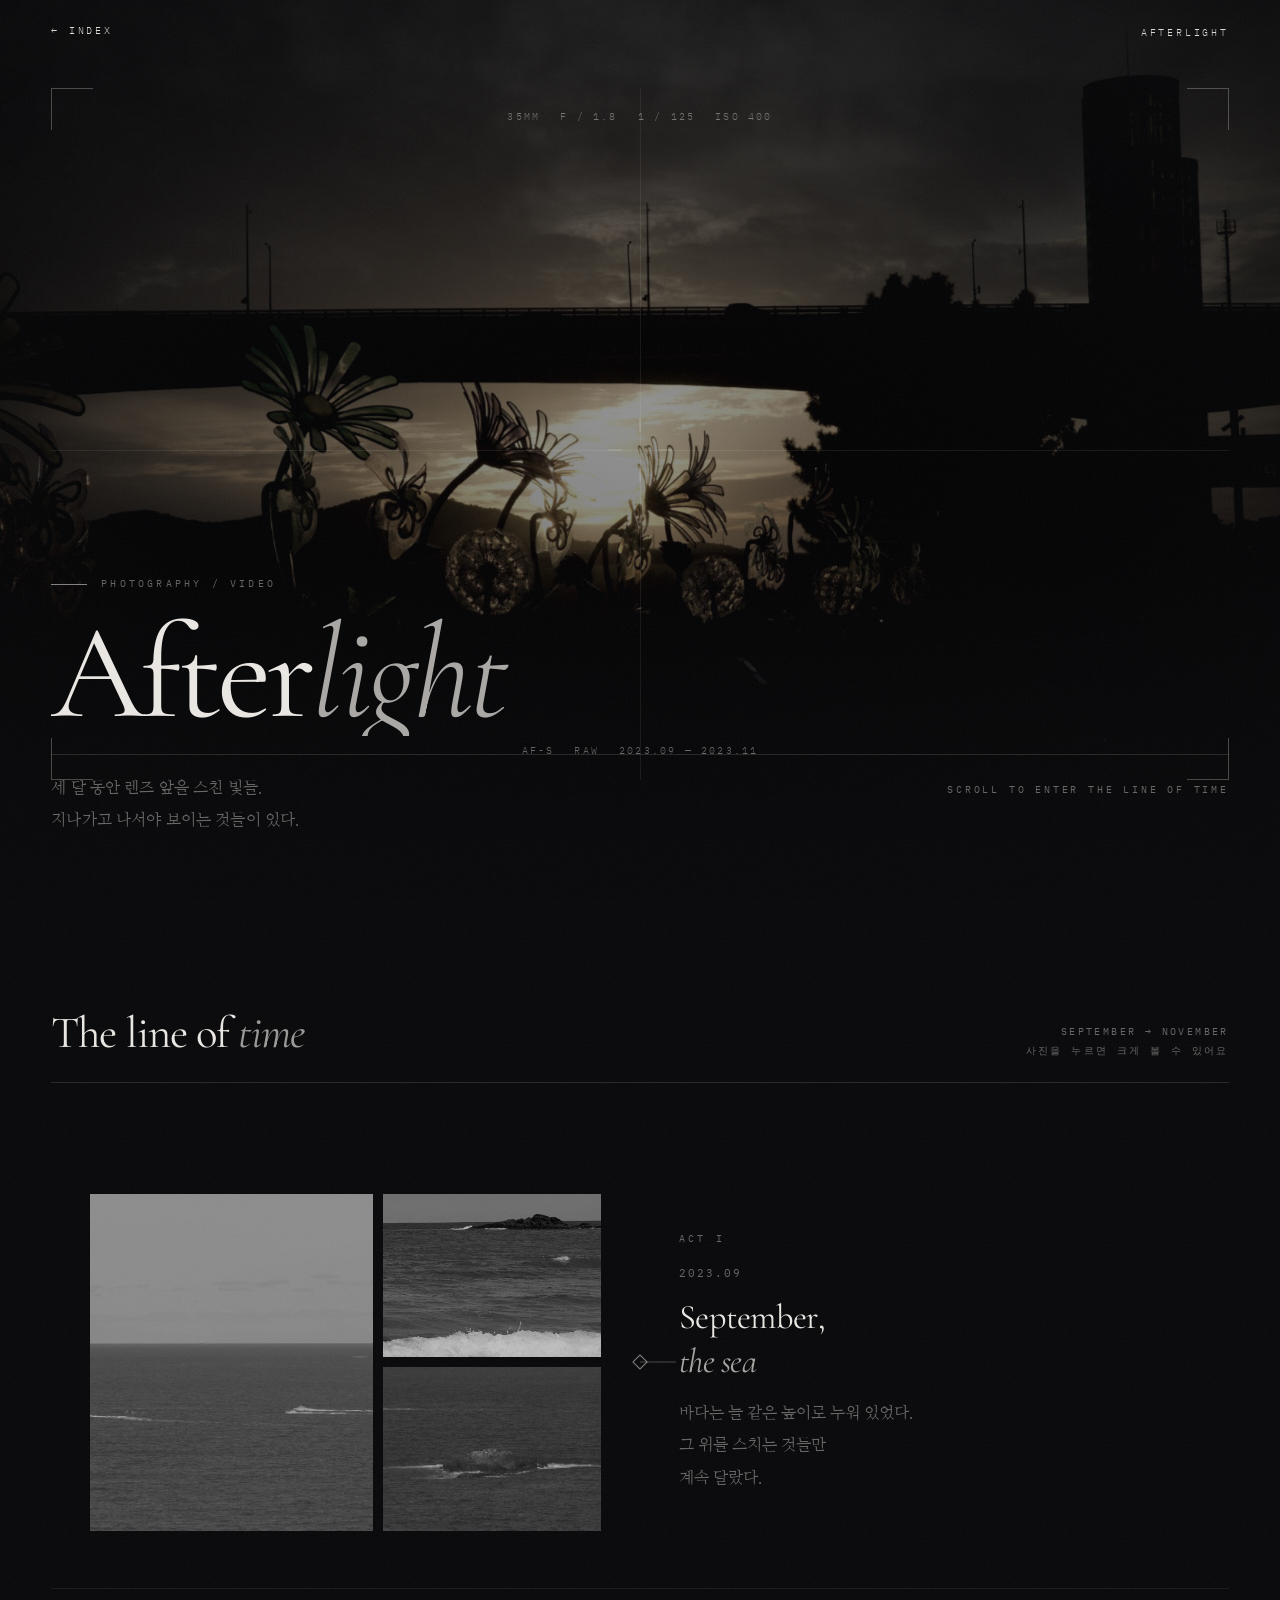
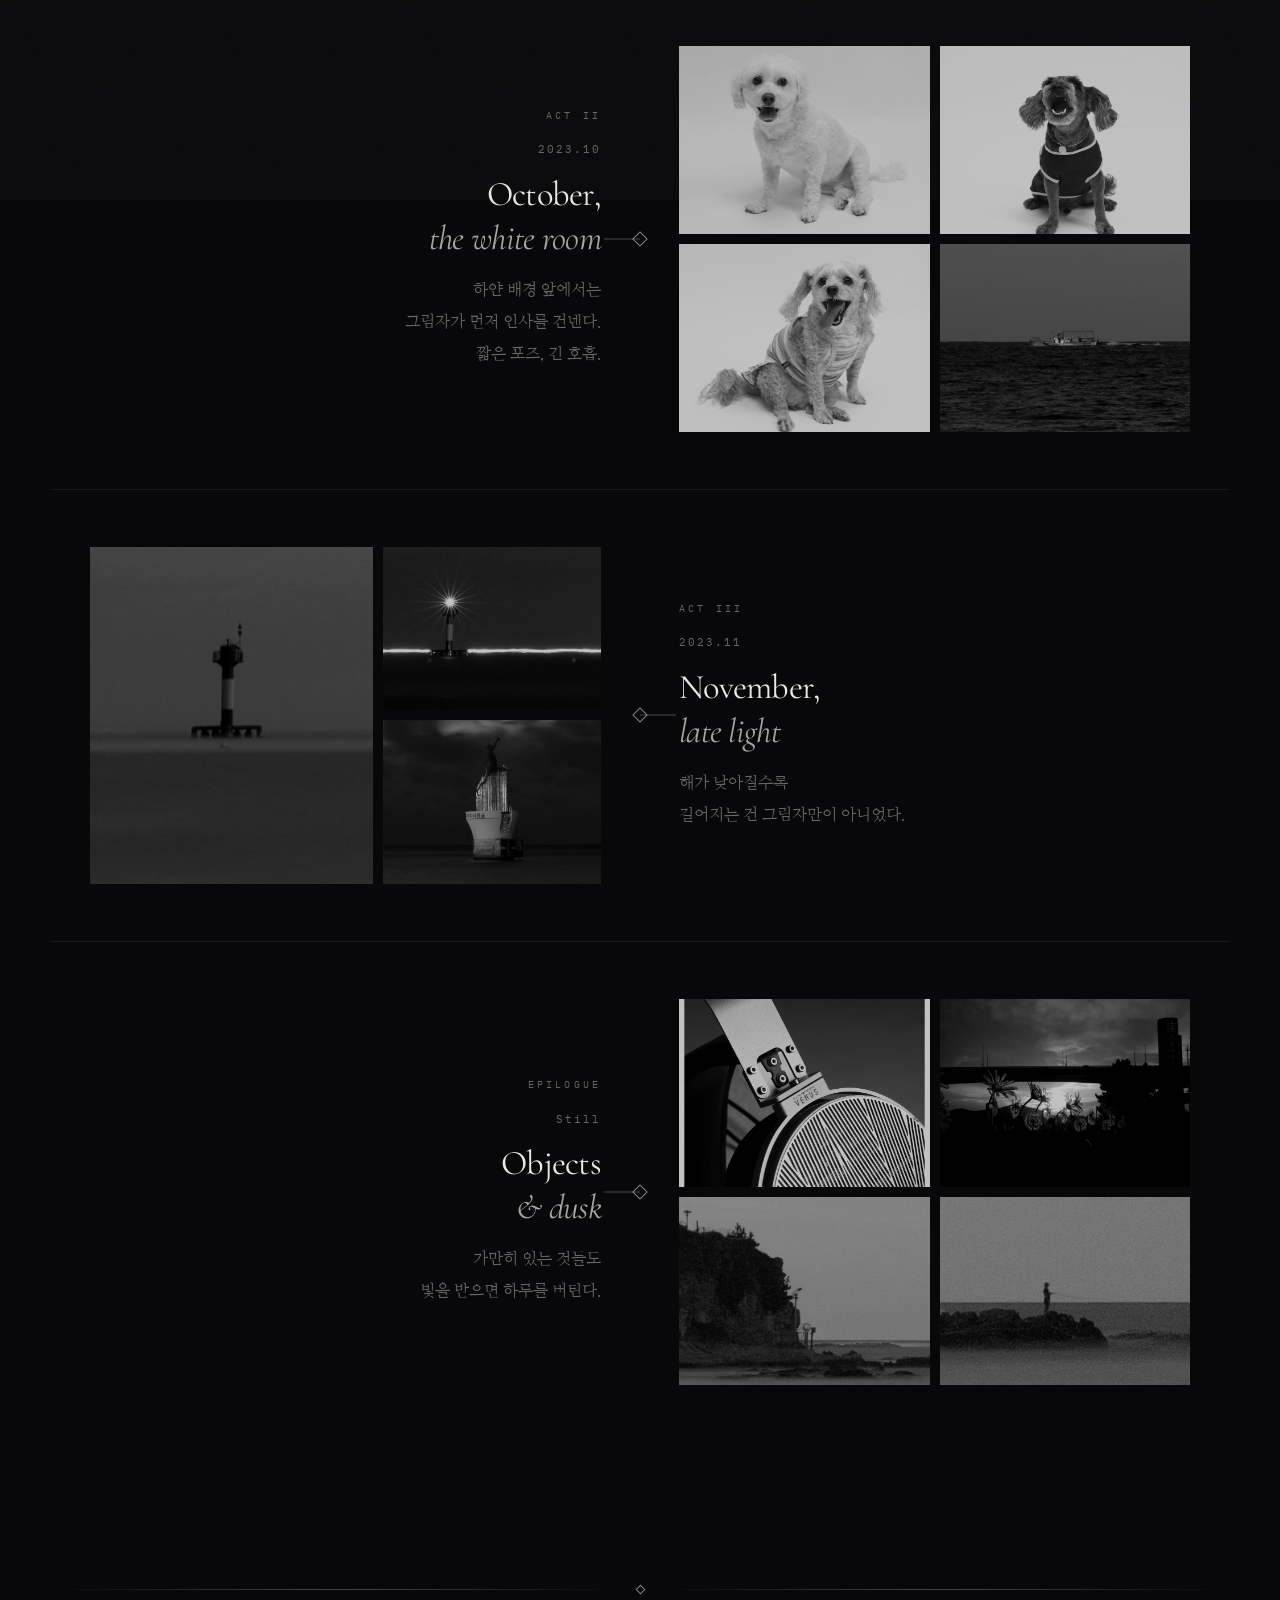
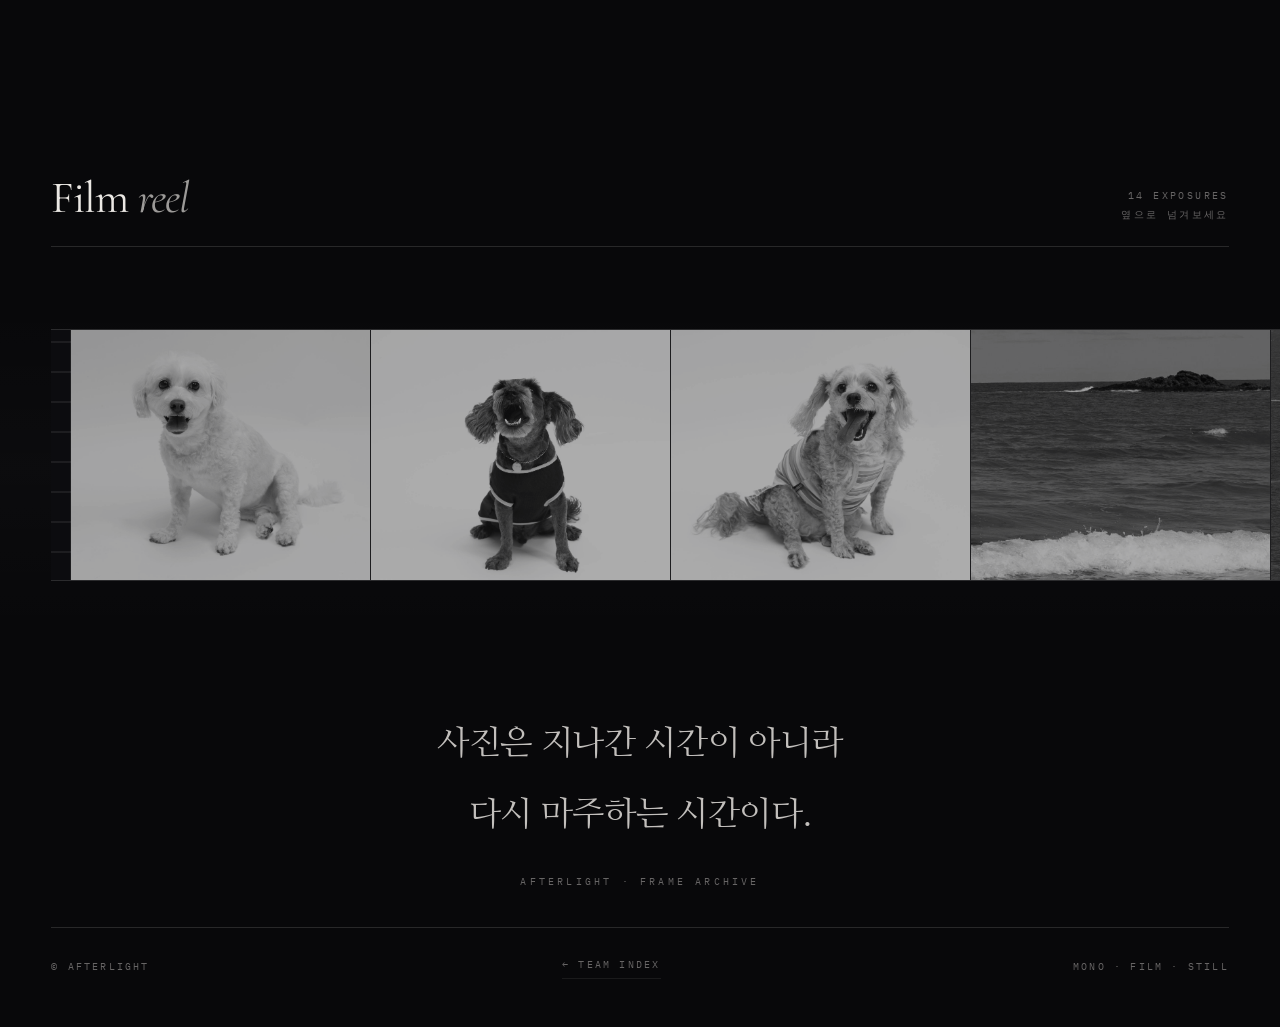
==== commit 8d7abcce: "Merge pull request #3 from higogo1/exsaeculisinsaecula/afterlight exsaeculisinsaecula 페이지를 Afterligh" ====
--- a/members/exsaeculisinsaecula/index.html
+++ b/members/exsaeculisinsaecula/index.html
@@ -3,39 +3,384 @@
 <head>
   <meta charset="utf-8">
   <meta name="viewport" content="width=device-width, initial-scale=1">
-  <title>exsaeculisinsaecula의 취미</title>
+  <title>Afterlight — 사진과 영상</title>
+  <meta name="description" content="시간 위에 남은 빛의 기록. 사진과 영상 프레임.">
+  <link rel="preconnect" href="https://fonts.googleapis.com">
+  <link rel="preconnect" href="https://fonts.gstatic.com" crossorigin>
+  <link href="https://fonts.googleapis.com/css2?family=Cormorant+Garamond:ital,wght@0,300;0,400;0,500;1,300;1,400&family=IBM+Plex+Mono:wght@300;400&family=Nanum+Myeongjo:wght@400;700&display=swap" rel="stylesheet">
   <link rel="stylesheet" href="style.css">
 </head>
 <body>
-  <!-- 이 폴더(members/exsaeculisinsaecula) 안의 파일은 마음대로 꾸며도 됩니다! -->
-  <nav><a href="../../">← 홈으로</a></nav>
-
+
+  <!-- 옛날 필름이 촤르르 펼쳐지는 인트로 -->
+  <div class="intro" aria-hidden="true">
+    <div class="intro-label">Film gate · loading frame</div>
+    <div class="intro-stage">
+      <div class="intro-strip">
+        <div class="intro-rail"></div>
+        <div class="intro-frames">
+          <div class="intro-cell"><img src="photo-14.jpg" alt=""></div>
+          <div class="intro-cell"><img src="photo-06.jpg" alt=""></div>
+          <div class="intro-cell"><img src="photo-01.jpg" alt=""></div>
+          <div class="intro-cell"><img src="photo-13.jpg" alt=""></div>
+        </div>
+        <div class="intro-rail"></div>
+      </div>
+      <div class="intro-cap">
+        <span>35mm strip</span>
+        <span>2023.09 — 2023.11</span>
+      </div>
+    </div>
+  </div>
+
+  <nav class="nav">
+    <a href="../../">← Index</a>
+    <span>Afterlight</span>
+  </nav>
+
+  <!-- ——— hero ——— -->
   <header class="hero">
-    <span class="emoji">🎵</span>
-    <h1>exsaeculisinsaecula</h1>
-    <p class="tagline">내가 좋아하는 취미는 <strong>OOO</strong> 입니다</p>
+    <div class="hero-media">
+      <img src="photo-14.jpg" alt="황혼 속 꽃 조형물과 다리의 실루엣">
+    </div>
+
+    <div class="dust" aria-hidden="true">
+      <i></i><i></i><i></i><i></i><i></i>
+      <i></i><i></i><i></i><i></i><i></i>
+      <i></i><i></i><i></i><i></i><i></i>
+    </div>
+
+    <div class="hud" aria-hidden="true">
+      <div class="rule-h"></div>
+      <div class="rule-v"></div>
+      <div class="bracket tl"></div>
+      <div class="bracket tr"></div>
+      <div class="bracket bl"></div>
+      <div class="bracket br"></div>
+      <div class="reticle"></div>
+      <div class="exif top">
+        <span>35mm</span>
+        <span>f / 1.8</span>
+        <span>1 / 125</span>
+        <span>ISO 400</span>
+      </div>
+      <div class="exif bottom">
+        <span>AF-S</span>
+        <span>RAW</span>
+        <span>2023.09 — 2023.11</span>
+      </div>
+    </div>
+
+    <div class="hero-caption">
+      <div class="kicker">Photography / Video</div>
+      <div class="title-mask">
+        <h1>After<em>light</em></h1>
+      </div>
+      <div class="hero-sub">
+        <p>
+          세 달 동안 렌즈 앞을 스친 빛들.<br>
+          지나가고 나서야 보이는 것들이 있다.
+        </p>
+        <span class="mono">Scroll to enter the line of time</span>
+      </div>
+    </div>
   </header>
 
-  <main>
-    <section>
-      <h2>이 취미를 좋아하는 이유</h2>
-      <p>여기에 취미를 좋아하는 이유를 적어주세요.</p>
-    </section>
-
-    <section>
-      <h2>추천 포인트</h2>
-      <ul>
-        <li>추천 1</li>
-        <li>추천 2</li>
-        <li>추천 3</li>
-      </ul>
-    </section>
-
-    <section>
-      <h2>사진</h2>
-      <!-- 이 폴더에 사진을 넣고 src를 바꾸세요. 예: <img src="photo.jpg" alt="취미 사진"> -->
-      <p class="placeholder">사진을 추가해 보세요</p>
-    </section>
-  </main>
+  <!-- ——— 시간의 흐름 ——— -->
+  <section class="band">
+    <div class="band-head">
+      <h2>The line of <em>time</em></h2>
+      <span class="meta">September → November<br>사진을 누르면 크게 볼 수 있어요</span>
+    </div>
+
+    <div class="time">
+      <div class="time-line" aria-hidden="true"></div>
+
+      <!-- 9월 -->
+      <article class="moment reveal">
+        <div class="moment-copy">
+          <span class="act">Act I</span>
+          <span class="when">2023.09</span>
+          <h3>September,<br><em>the sea</em></h3>
+          <p>
+            바다는 늘 같은 높이로 누워 있었다.<br>
+            그 위를 스치는 것들만<br>
+            계속 달랐다.
+          </p>
+        </div>
+        <div class="moment-spine" aria-hidden="true"></div>
+        <div class="moment-gallery layout-a">
+          <a class="open" href="#frame-06">
+            <img src="photo-06.jpg" alt="수평선 위 바다와 제트스키">
+            <span class="tag">06 · open</span>
+          </a>
+          <a class="open" href="#frame-04">
+            <img src="photo-04.jpg" alt="9월의 바다 풍경">
+            <span class="tag">04 · open</span>
+          </a>
+          <a class="open" href="#frame-05">
+            <img src="photo-05.jpg" alt="9월의 바다 풍경">
+            <span class="tag">05 · open</span>
+          </a>
+        </div>
+      </article>
+
+      <!-- 10월 -->
+      <article class="moment reveal">
+        <div class="moment-copy">
+          <span class="act">Act II</span>
+          <span class="when">2023.10</span>
+          <h3>October,<br><em>the white room</em></h3>
+          <p>
+            하얀 배경 앞에서는<br>
+            그림자가 먼저 인사를 건넨다.<br>
+            짧은 포즈, 긴 호흡.
+          </p>
+        </div>
+        <div class="moment-spine" aria-hidden="true"></div>
+        <div class="moment-gallery layout-b">
+          <a class="open" href="#frame-01">
+            <img src="photo-01.jpg" alt="하얀 배경 앞의 강아지">
+            <span class="tag">01 · open</span>
+          </a>
+          <a class="open" href="#frame-02">
+            <img src="photo-02.jpg" alt="스튜디오에서 찍은 사진">
+            <span class="tag">02 · open</span>
+          </a>
+          <a class="open" href="#frame-03">
+            <img src="photo-03.jpg" alt="스튜디오에서 찍은 사진">
+            <span class="tag">03 · open</span>
+          </a>
+          <a class="open" href="#frame-07">
+            <img src="photo-07.jpg" alt="10월의 기록">
+            <span class="tag">07 · open</span>
+          </a>
+        </div>
+      </article>
+
+      <!-- 11월 -->
+      <article class="moment reveal">
+        <div class="moment-copy">
+          <span class="act">Act III</span>
+          <span class="when">2023.11</span>
+          <h3>November,<br><em>late light</em></h3>
+          <p>
+            해가 낮아질수록<br>
+            길어지는 건 그림자만이 아니었다.
+          </p>
+        </div>
+        <div class="moment-spine" aria-hidden="true"></div>
+        <div class="moment-gallery layout-a">
+          <a class="open" href="#frame-10">
+            <img src="photo-10.jpg" alt="늦가을의 풍경">
+            <span class="tag">10 · open</span>
+          </a>
+          <a class="open" href="#frame-11">
+            <img src="photo-11.jpg" alt="늦가을의 풍경">
+            <span class="tag">11 · open</span>
+          </a>
+          <a class="open" href="#frame-12">
+            <img src="photo-12.jpg" alt="늦가을의 풍경">
+            <span class="tag">12 · open</span>
+          </a>
+        </div>
+      </article>
+
+      <!-- 애프터 -->
+      <article class="moment reveal">
+        <div class="moment-copy">
+          <span class="act">Epilogue</span>
+          <span class="when">Still</span>
+          <h3>Objects<br><em>&amp; dusk</em></h3>
+          <p>
+            가만히 있는 것들도<br>
+            빛을 받으면 하루를 버틴다.
+          </p>
+        </div>
+        <div class="moment-spine" aria-hidden="true"></div>
+        <div class="moment-gallery layout-b">
+          <a class="open" href="#frame-13">
+            <img src="photo-13.jpg" alt="빛을 받은 헤드셋">
+            <span class="tag">13 · open</span>
+          </a>
+          <a class="open" href="#frame-14">
+            <img src="photo-14.jpg" alt="황혼의 실루엣">
+            <span class="tag">14 · open</span>
+          </a>
+          <a class="open" href="#frame-08">
+            <img src="photo-08.jpg" alt="빛의 잔상이 남은 사진">
+            <span class="tag">08 · open</span>
+          </a>
+          <a class="open" href="#frame-09">
+            <img src="photo-09.jpg" alt="빛의 잔상이 남은 사진">
+            <span class="tag">09 · open</span>
+          </a>
+        </div>
+      </article>
+    </div>
+
+    <div class="ornament" aria-hidden="true"><i></i></div>
+  </section>
+
+  <!-- ——— 필름 릴 ——— -->
+  <section class="band">
+    <div class="band-head">
+      <h2>Film <em>reel</em></h2>
+      <span class="meta">14 exposures<br>옆으로 넘겨보세요</span>
+    </div>
+    <div class="film-wrap">
+      <div class="film-scroll">
+        <div class="strip">
+          <div class="perf" aria-hidden="true"></div>
+          <div class="frames">
+            <a class="frame open" href="#frame-01"><img src="photo-01.jpg" alt="프레임 01"><span class="tag">01</span></a>
+            <a class="frame open" href="#frame-02"><img src="photo-02.jpg" alt="프레임 02"><span class="tag">02</span></a>
+            <a class="frame open" href="#frame-03"><img src="photo-03.jpg" alt="프레임 03"><span class="tag">03</span></a>
+            <a class="frame open" href="#frame-04"><img src="photo-04.jpg" alt="프레임 04"><span class="tag">04</span></a>
+            <a class="frame open" href="#frame-05"><img src="photo-05.jpg" alt="프레임 05"><span class="tag">05</span></a>
+            <a class="frame open" href="#frame-06"><img src="photo-06.jpg" alt="프레임 06"><span class="tag">06</span></a>
+            <a class="frame open" href="#frame-07"><img src="photo-07.jpg" alt="프레임 07"><span class="tag">07</span></a>
+            <a class="frame open" href="#frame-08"><img src="photo-08.jpg" alt="프레임 08"><span class="tag">08</span></a>
+            <a class="frame open" href="#frame-09"><img src="photo-09.jpg" alt="프레임 09"><span class="tag">09</span></a>
+            <a class="frame open" href="#frame-10"><img src="photo-10.jpg" alt="프레임 10"><span class="tag">10</span></a>
+            <a class="frame open" href="#frame-11"><img src="photo-11.jpg" alt="프레임 11"><span class="tag">11</span></a>
+            <a class="frame open" href="#frame-12"><img src="photo-12.jpg" alt="프레임 12"><span class="tag">12</span></a>
+            <a class="frame open" href="#frame-13"><img src="photo-13.jpg" alt="프레임 13"><span class="tag">13</span></a>
+            <a class="frame open" href="#frame-14"><img src="photo-14.jpg" alt="프레임 14"><span class="tag">14</span></a>
+          </div>
+          <div class="perf right" aria-hidden="true"></div>
+        </div>
+      </div>
+    </div>
+  </section>
+
+  <!-- ——— 마지막 문장 ——— -->
+  <section class="epilogue">
+    <p class="reveal">
+      사진은 지나간 시간이 아니라<br>
+      다시 마주하는 시간이다.
+    </p>
+    <span class="mono reveal">afterlight · frame archive</span>
+  </section>
+
+  <footer class="rebate">
+    <span>© afterlight</span>
+    <a href="../../">← team index</a>
+    <span>mono · film · still</span>
+  </footer>
+
+  <!-- ——— 클릭하면 크게 보이는 뷰어 ——— -->
+  <div class="lightbox" id="frame-01">
+    <a class="lightbox-backdrop" href="#" aria-label="닫기"></a>
+    <div class="lightbox-card">
+      <img src="photo-01.jpg" alt="하얀 배경 앞의 강아지">
+      <div class="caption"><span>Frame 01</span><span>2023.10 · Studio</span></div>
+    </div>
+    <a class="lightbox-close" href="#">Close</a>
+  </div>
+  <div class="lightbox" id="frame-02">
+    <a class="lightbox-backdrop" href="#" aria-label="닫기"></a>
+    <div class="lightbox-card">
+      <img src="photo-02.jpg" alt="스튜디오에서 찍은 사진">
+      <div class="caption"><span>Frame 02</span><span>2023.10 · Studio</span></div>
+    </div>
+    <a class="lightbox-close" href="#">Close</a>
+  </div>
+  <div class="lightbox" id="frame-03">
+    <a class="lightbox-backdrop" href="#" aria-label="닫기"></a>
+    <div class="lightbox-card">
+      <img src="photo-03.jpg" alt="스튜디오에서 찍은 사진">
+      <div class="caption"><span>Frame 03</span><span>2023.10 · Studio</span></div>
+    </div>
+    <a class="lightbox-close" href="#">Close</a>
+  </div>
+  <div class="lightbox" id="frame-04">
+    <a class="lightbox-backdrop" href="#" aria-label="닫기"></a>
+    <div class="lightbox-card">
+      <img src="photo-04.jpg" alt="9월의 바다 풍경">
+      <div class="caption"><span>Frame 04</span><span>2023.09 · Field</span></div>
+    </div>
+    <a class="lightbox-close" href="#">Close</a>
+  </div>
+  <div class="lightbox" id="frame-05">
+    <a class="lightbox-backdrop" href="#" aria-label="닫기"></a>
+    <div class="lightbox-card">
+      <img src="photo-05.jpg" alt="9월의 바다 풍경">
+      <div class="caption"><span>Frame 05</span><span>2023.09 · Field</span></div>
+    </div>
+    <a class="lightbox-close" href="#">Close</a>
+  </div>
+  <div class="lightbox" id="frame-06">
+    <a class="lightbox-backdrop" href="#" aria-label="닫기"></a>
+    <div class="lightbox-card">
+      <img src="photo-06.jpg" alt="수평선 위 바다">
+      <div class="caption"><span>Frame 06</span><span>2023.09 · Sea</span></div>
+    </div>
+    <a class="lightbox-close" href="#">Close</a>
+  </div>
+  <div class="lightbox" id="frame-07">
+    <a class="lightbox-backdrop" href="#" aria-label="닫기"></a>
+    <div class="lightbox-card">
+      <img src="photo-07.jpg" alt="10월의 기록">
+      <div class="caption"><span>Frame 07</span><span>2023.09 · Quiet</span></div>
+    </div>
+    <a class="lightbox-close" href="#">Close</a>
+  </div>
+  <div class="lightbox" id="frame-08">
+    <a class="lightbox-backdrop" href="#" aria-label="닫기"></a>
+    <div class="lightbox-card">
+      <img src="photo-08.jpg" alt="빛의 잔상이 남은 사진">
+      <div class="caption"><span>Frame 08</span><span>2023.09 · Residue</span></div>
+    </div>
+    <a class="lightbox-close" href="#">Close</a>
+  </div>
+  <div class="lightbox" id="frame-09">
+    <a class="lightbox-backdrop" href="#" aria-label="닫기"></a>
+    <div class="lightbox-card">
+      <img src="photo-09.jpg" alt="빛의 잔상이 남은 사진">
+      <div class="caption"><span>Frame 09</span><span>2023.09 · Residue</span></div>
+    </div>
+    <a class="lightbox-close" href="#">Close</a>
+  </div>
+  <div class="lightbox" id="frame-10">
+    <a class="lightbox-backdrop" href="#" aria-label="닫기"></a>
+    <div class="lightbox-card">
+      <img src="photo-10.jpg" alt="늦가을의 풍경">
+      <div class="caption"><span>Frame 10</span><span>2023.11 · Late</span></div>
+    </div>
+    <a class="lightbox-close" href="#">Close</a>
+  </div>
+  <div class="lightbox" id="frame-11">
+    <a class="lightbox-backdrop" href="#" aria-label="닫기"></a>
+    <div class="lightbox-card">
+      <img src="photo-11.jpg" alt="늦가을의 풍경">
+      <div class="caption"><span>Frame 11</span><span>2023.11 · Late</span></div>
+    </div>
+    <a class="lightbox-close" href="#">Close</a>
+  </div>
+  <div class="lightbox" id="frame-12">
+    <a class="lightbox-backdrop" href="#" aria-label="닫기"></a>
+    <div class="lightbox-card">
+      <img src="photo-12.jpg" alt="늦가을의 풍경">
+      <div class="caption"><span>Frame 12</span><span>2023.11 · Late</span></div>
+    </div>
+    <a class="lightbox-close" href="#">Close</a>
+  </div>
+  <div class="lightbox" id="frame-13">
+    <a class="lightbox-backdrop" href="#" aria-label="닫기"></a>
+    <div class="lightbox-card">
+      <img src="photo-13.jpg" alt="빛을 받은 헤드셋">
+      <div class="caption"><span>Frame 13</span><span>Still · Object</span></div>
+    </div>
+    <a class="lightbox-close" href="#">Close</a>
+  </div>
+  <div class="lightbox" id="frame-14">
+    <a class="lightbox-backdrop" href="#" aria-label="닫기"></a>
+    <div class="lightbox-card">
+      <img src="photo-14.jpg" alt="황혼의 실루엣">
+      <div class="caption"><span>Frame 14</span><span>Still · Dusk</span></div>
+    </div>
+    <a class="lightbox-close" href="#">Close</a>
+  </div>
 </body>
 </html>
--- a/members/exsaeculisinsaecula/style.css
+++ b/members/exsaeculisinsaecula/style.css
@@ -1,37 +1,1159 @@
-/* exsaeculisinsaecula 전용 스타일 — 자유롭게 바꾸세요 */
-:root { --main: #0984e3; }
+/* AFTERLIGHT — monochrome cinematic / near-automata gothic */
+
+:root {
+  --ink: #08080a;
+  --ink-2: #0c0c0f;
+  --ink-3: #121216;
+  --paper: #ebe8e4;
+  --line: rgba(235, 232, 228, 0.14);
+  --line-mid: rgba(235, 232, 228, 0.28);
+  --line-strong: rgba(235, 232, 228, 0.55);
+  --mute: rgba(235, 232, 228, 0.42);
+  --faint: rgba(235, 232, 228, 0.08);
+  --serif: "Cormorant Garamond", "Nanum Myeongjo", "Noto Serif KR", serif;
+  --myeongjo: "Nanum Myeongjo", "Noto Serif KR", serif;
+  --mono: "IBM Plex Mono", ui-monospace, "Cascadia Mono", monospace;
+  --ease-out: cubic-bezier(0.16, 1, 0.3, 1);
+  --ease-in-out: cubic-bezier(0.65, 0, 0.35, 1);
+  --ease-film: cubic-bezier(0.76, 0, 0.24, 1);
+  --pad: clamp(20px, 4vw, 56px);
+}
+
 * { box-sizing: border-box; }
+
+html {
+  scroll-behavior: smooth;
+  background: var(--ink);
+}
+
 body {
   margin: 0;
-  font-family: "Pretendard", "Apple SD Gothic Neo", "Malgun Gothic", sans-serif;
-  background: #fafafa;
-  color: #222;
-}
-nav { padding: 16px; }
-nav a { color: var(--main); text-decoration: none; font-weight: 600; }
+  background: var(--ink);
+  color: var(--paper);
+  font-family: var(--myeongjo);
+  line-height: 1.85;
+  word-break: keep-all;
+  overflow-wrap: break-word;
+  -webkit-font-smoothing: antialiased;
+  overflow-x: hidden;
+}
+
+img {
+  display: block;
+  max-width: 100%;
+}
+
+a { color: inherit; }
+
+/* ——— ambient grain ——— */
+body::before {
+  content: "";
+  position: fixed;
+  inset: -100%;
+  z-index: 60;
+  pointer-events: none;
+  opacity: 0.05;
+  background-image: url("data:image/svg+xml,%3Csvg viewBox='0 0 220 220' xmlns='http://www.w3.org/2000/svg'%3E%3Cfilter id='n'%3E%3CfeTurbulence type='fractalNoise' baseFrequency='0.85' numOctaves='4' stitchTiles='stitch'/%3E%3C/filter%3E%3Crect width='100%25' height='100%25' filter='url(%23n)'/%3E%3C/svg%3E");
+  background-size: 200px 200px;
+  animation: grain 1.1s steps(3) infinite;
+}
+
+@keyframes grain {
+  0% { transform: translate(0, 0); }
+  33% { transform: translate(-1.2%, 0.8%); }
+  66% { transform: translate(0.9%, -1.1%); }
+  100% { transform: translate(-0.4%, 0.4%); }
+}
+
+/* ——— film-dust particles ——— */
+.dust {
+  position: absolute;
+  inset: 0;
+  z-index: 3;
+  overflow: hidden;
+  pointer-events: none;
+}
+
+.dust i {
+  position: absolute;
+  bottom: -8px;
+  width: 2px;
+  height: 2px;
+  border-radius: 50%;
+  background: rgba(235, 232, 228, 0.5);
+  box-shadow: 0 0 6px rgba(235, 232, 228, 0.35);
+  opacity: 0;
+  animation: dust-rise linear infinite;
+}
+
+.dust i:nth-child(1)  { left: 6%;  animation-duration: 14s; animation-delay: 0s; }
+.dust i:nth-child(2)  { left: 14%; width: 1px; height: 1px; animation-duration: 18s; animation-delay: 2s; }
+.dust i:nth-child(3)  { left: 22%; animation-duration: 11s; animation-delay: 4s; }
+.dust i:nth-child(4)  { left: 31%; width: 3px; height: 3px; animation-duration: 16s; animation-delay: 1s; }
+.dust i:nth-child(5)  { left: 39%; width: 1px; height: 1px; animation-duration: 20s; animation-delay: 6s; }
+.dust i:nth-child(6)  { left: 48%; animation-duration: 13s; animation-delay: 3s; }
+.dust i:nth-child(7)  { left: 56%; animation-duration: 17s; animation-delay: 7s; }
+.dust i:nth-child(8)  { left: 64%; width: 1px; height: 1px; animation-duration: 12s; animation-delay: 2.5s; }
+.dust i:nth-child(9)  { left: 71%; animation-duration: 19s; animation-delay: 5s; }
+.dust i:nth-child(10) { left: 79%; width: 3px; height: 3px; animation-duration: 15s; animation-delay: 0.5s; }
+.dust i:nth-child(11) { left: 86%; animation-duration: 10s; animation-delay: 8s; }
+.dust i:nth-child(12) { left: 93%; width: 1px; height: 1px; animation-duration: 21s; animation-delay: 3.5s; }
+.dust i:nth-child(13) { left: 11%; animation-duration: 15.5s; animation-delay: 9s; }
+.dust i:nth-child(14) { left: 53%; animation-duration: 12.5s; animation-delay: 11s; }
+.dust i:nth-child(15) { left: 76%; animation-duration: 18.5s; animation-delay: 10s; }
+
+@keyframes dust-rise {
+  0% {
+    transform: translate(0, 0) scale(0.6);
+    opacity: 0;
+  }
+  12% { opacity: 0.75; }
+  80% { opacity: 0.25; }
+  100% {
+    transform: translate(12px, -108vh) scale(1.1);
+    opacity: 0;
+  }
+}
+
+/* ——— intro: old film unrolling ——— */
+.intro {
+  position: fixed;
+  inset: 0;
+  z-index: 90;
+  display: grid;
+  place-items: center;
+  background: var(--ink);
+  animation: intro-away 0.9s var(--ease-in-out) 3.1s forwards;
+}
+
+.intro::after {
+  content: "";
+  position: absolute;
+  inset: 0;
+  background: radial-gradient(ellipse at center, transparent 30%, rgba(8, 8, 10, 0.7) 100%);
+  pointer-events: none;
+}
+
+.intro-label {
+  position: absolute;
+  top: 28px;
+  left: 50%;
+  transform: translateX(-50%);
+  z-index: 2;
+  font-family: var(--mono);
+  font-size: 10px;
+  letter-spacing: 0.42em;
+  text-transform: uppercase;
+  color: var(--mute);
+  opacity: 0;
+  animation: fade 0.9s var(--ease-out) 0.15s forwards, fade-out 0.5s ease 2.8s forwards;
+}
+
+.intro-stage {
+  width: min(94vw, 880px);
+  filter: blur(0.2px);
+}
+
+/* the strip unrolls left → right like film being drawn through */
+.intro-strip {
+  position: relative;
+  background: var(--ink-2);
+  border-top: 1px solid var(--line-mid);
+  border-bottom: 1px solid var(--line-mid);
+  clip-path: inset(0 100% 0 0);
+  animation: unroll 1.55s var(--ease-film) 0.35s forwards;
+  box-shadow: 0 30px 80px rgba(0, 0, 0, 0.55);
+}
+
+@keyframes unroll {
+  0% {
+    clip-path: inset(0 100% 0 0);
+    filter: blur(2px);
+  }
+  60% {
+    filter: blur(0);
+  }
+  100% {
+    clip-path: inset(0 0 0 0);
+    filter: blur(0);
+  }
+}
+
+.intro-rail {
+  height: 16px;
+  background:
+    repeating-linear-gradient(
+      90deg,
+      transparent 0 14px,
+      rgba(235, 232, 228, 0.22) 14px 26px,
+      transparent 26px 40px
+    );
+  opacity: 0.7;
+}
+
+.intro-frames {
+  display: flex;
+  gap: 1px;
+  background: var(--faint);
+}
+
+.intro-cell {
+  position: relative;
+  flex: 1 1 0;
+  min-width: 0;
+  aspect-ratio: 1;
+  overflow: hidden;
+  background: var(--ink-3);
+  opacity: 0;
+  transform: scale(1.08);
+  animation: cell-in 0.85s var(--ease-out) forwards;
+}
+
+.intro-cell:nth-child(1) { animation-delay: 0.55s; }
+.intro-cell:nth-child(2) { animation-delay: 0.85s; }
+.intro-cell:nth-child(3) { animation-delay: 1.15s; }
+.intro-cell:nth-child(4) { animation-delay: 1.45s; }
+
+@keyframes cell-in {
+  to {
+    opacity: 1;
+    transform: scale(1);
+  }
+}
+
+.intro-cell img {
+  width: 100%;
+  height: 100%;
+  object-fit: cover;
+  filter: grayscale(1) contrast(1.15) brightness(0.78);
+}
+
+.intro-cell::after {
+  content: "";
+  position: absolute;
+  inset: 0;
+  background: linear-gradient(120deg, transparent 30%, rgba(255, 255, 255, 0.12) 50%, transparent 70%);
+  transform: translateX(-120%);
+  animation: sheen 1.2s var(--ease-out) 1.6s forwards;
+}
+
+@keyframes sheen {
+  to { transform: translateX(120%); }
+}
+
+.intro-cap {
+  margin-top: 18px;
+  display: flex;
+  justify-content: space-between;
+  gap: 12px;
+  font-family: var(--mono);
+  font-size: 9px;
+  letter-spacing: 0.28em;
+  text-transform: uppercase;
+  color: var(--mute);
+  opacity: 0;
+  animation: fade 0.8s var(--ease-out) 1.9s forwards;
+}
+
+@keyframes intro-away {
+  to {
+    opacity: 0;
+    visibility: hidden;
+    pointer-events: none;
+  }
+}
+
+@keyframes fade { to { opacity: 1; } }
+@keyframes fade-out { to { opacity: 0; } }
+
+/* ——— nav ——— */
+.nav {
+  position: fixed;
+  inset: 0 0 auto 0;
+  z-index: 50;
+  display: flex;
+  justify-content: space-between;
+  align-items: center;
+  padding: 22px var(--pad);
+  mix-blend-mode: difference;
+  opacity: 0;
+  animation: fade 1s var(--ease-out) 2.7s forwards;
+}
+
+.nav a,
+.nav span {
+  font-family: var(--mono);
+  font-size: 10px;
+  font-weight: 300;
+  letter-spacing: 0.28em;
+  text-transform: uppercase;
+  text-decoration: none;
+  color: var(--paper);
+}
+
+.nav a {
+  position: relative;
+  padding-bottom: 4px;
+}
+
+.nav a::after {
+  content: "";
+  position: absolute;
+  left: 0;
+  bottom: 0;
+  width: 100%;
+  height: 1px;
+  background: currentColor;
+  transform: scaleX(0);
+  transform-origin: right;
+  transition: transform 0.7s var(--ease-out);
+}
+
+.nav a:hover::after {
+  transform: scaleX(1);
+  transform-origin: left;
+}
+
+/* ——— hero ——— */
 .hero {
-  background: var(--main);
-  color: #fff;
+  position: relative;
+  min-height: 100svh;
+  height: 100svh;
+  overflow: hidden;
+  isolation: isolate;
+}
+
+.hero-media {
+  position: absolute;
+  inset: 0;
+  z-index: 0;
+}
+
+.hero-media img {
+  width: 100%;
+  height: 100%;
+  object-fit: cover;
+  filter: grayscale(0.45) contrast(1.12) brightness(0.72) saturate(0.7);
+  transform: scale(1.14);
+  animation: hero-drift 12s var(--ease-out) 2.9s both;
+}
+
+@keyframes hero-drift {
+  from { transform: scale(1.14) translateY(0); }
+  to { transform: scale(1.02) translateY(-1.5%); }
+}
+
+.hero-media::after {
+  content: "";
+  position: absolute;
+  inset: 0;
+  background:
+    radial-gradient(ellipse 80% 60% at 50% 45%, transparent 0%, rgba(8, 8, 10, 0.35) 55%, rgba(8, 8, 10, 0.78) 100%),
+    linear-gradient(to top, rgba(8, 8, 10, 0.95) 0%, rgba(8, 8, 10, 0.15) 38%, rgba(8, 8, 10, 0.4) 100%);
+}
+
+/* HUD */
+.hud {
+  position: absolute;
+  inset: 0;
+  z-index: 4;
+  pointer-events: none;
+}
+
+.bracket {
+  position: absolute;
+  width: 42px;
+  height: 42px;
+  border: 1px solid var(--line-mid);
+  opacity: 0;
+  animation: fade 1.4s var(--ease-out) 3.2s forwards;
+}
+
+.bracket.tl { top: 88px; left: var(--pad); border-right: 0; border-bottom: 0; }
+.bracket.tr { top: 88px; right: var(--pad); border-left: 0; border-bottom: 0; }
+.bracket.bl { bottom: 120px; left: var(--pad); border-right: 0; border-top: 0; }
+.bracket.br { bottom: 120px; right: var(--pad); border-left: 0; border-top: 0; }
+
+.reticle {
+  position: absolute;
+  top: 50%;
+  left: 50%;
+  width: 64px;
+  height: 64px;
+  transform: translate(-50%, -50%);
+  opacity: 0;
+  animation: fade 1.4s var(--ease-out) 3.45s forwards;
+}
+
+.reticle::before,
+.reticle::after {
+  content: "";
+  position: absolute;
+  background: var(--line-mid);
+}
+
+.reticle::before {
+  left: 50%;
+  top: 0;
+  width: 1px;
+  height: 14px;
+  transform: translateX(-50%);
+  box-shadow: 0 50px 0 var(--line-mid);
+}
+
+.reticle::after {
+  top: 50%;
+  left: 0;
+  height: 1px;
+  width: 14px;
+  transform: translateY(-50%);
+  box-shadow: 50px 0 0 var(--line-mid);
+}
+
+.rule-h,
+.rule-v {
+  position: absolute;
+  background: var(--faint);
+  opacity: 0;
+  animation: fade 1.6s var(--ease-out) 3.35s forwards;
+}
+
+.rule-h { left: var(--pad); right: var(--pad); top: 50%; height: 1px; }
+.rule-v { top: 88px; bottom: 120px; left: 50%; width: 1px; }
+
+.exif {
+  position: absolute;
+  z-index: 5;
+  display: flex;
+  flex-wrap: wrap;
+  gap: 20px;
+  font-family: var(--mono);
+  font-size: 10px;
+  font-weight: 300;
+  letter-spacing: 0.22em;
+  color: var(--mute);
+  text-transform: uppercase;
+  opacity: 0;
+  animation: fade 1.4s var(--ease-out) 3.6s forwards;
+}
+
+.exif.top { top: 108px; left: 50%; transform: translateX(-50%); }
+.exif.bottom { bottom: 140px; left: 50%; transform: translateX(-50%); }
+
+/* hero title */
+.hero-caption {
+  position: absolute;
+  inset: auto 0 0 0;
+  z-index: 5;
+  padding: 0 var(--pad) clamp(40px, 7vh, 72px);
+  display: grid;
+  gap: 18px;
+}
+
+.kicker {
+  display: flex;
+  align-items: center;
+  gap: 14px;
+  font-family: var(--mono);
+  font-size: 10px;
+  letter-spacing: 0.32em;
+  text-transform: uppercase;
+  color: var(--mute);
+  opacity: 0;
+  animation: fade 1.2s var(--ease-out) 3.4s forwards;
+}
+
+.kicker::before {
+  content: "";
+  width: 36px;
+  height: 1px;
+  background: var(--line-strong);
+}
+
+.title-mask {
+  overflow: hidden;
+  padding-bottom: 0.08em;
+}
+
+.title-mask h1 {
+  margin: 0;
+  font-family: var(--serif);
+  font-weight: 400;
+  font-size: clamp(3.4rem, 11vw, 8.4rem);
+  line-height: 0.92;
+  letter-spacing: -0.035em;
+  text-wrap: balance;
+  animation: title-up 1.6s var(--ease-out) 3.05s both;
+}
+
+.title-mask h1 em {
+  font-style: italic;
+  font-weight: 300;
+  opacity: 0.72;
+}
+
+@keyframes title-up {
+  from { transform: translateY(110%) skewY(4deg); opacity: 0; }
+  to { transform: translateY(0) skewY(0); opacity: 1; }
+}
+
+.hero-sub {
+  display: flex;
+  justify-content: space-between;
+  align-items: baseline;
+  gap: 24px;
+  padding-top: 18px;
+  border-top: 1px solid var(--line);
+  opacity: 0;
+  animation: rise 1.3s var(--ease-out) 3.75s both;
+}
+
+.hero-sub p {
+  margin: 0;
+  max-width: 30ch;
+  font-size: 1.02rem;
+  color: var(--mute);
+  letter-spacing: 0.01em;
+  line-height: 1.95;
+  word-break: keep-all;
+}
+
+.hero-sub .mono {
+  font-family: var(--mono);
+  font-size: 10px;
+  letter-spacing: 0.28em;
+  text-transform: uppercase;
+  color: var(--mute);
+  white-space: nowrap;
+}
+
+@keyframes rise {
+  from { opacity: 0; transform: translateY(16px); }
+  to { opacity: 1; transform: translateY(0); }
+}
+
+/* ——— shared band ——— */
+.band {
+  position: relative;
+  padding: clamp(80px, 12vh, 140px) var(--pad) 0;
+}
+
+.band-head {
+  display: flex;
+  justify-content: space-between;
+  align-items: flex-end;
+  gap: 20px;
+  padding-bottom: 22px;
+  border-bottom: 1px solid var(--line);
+  margin-bottom: clamp(36px, 6vh, 64px);
+}
+
+.band-head h2 {
+  margin: 0;
+  font-family: var(--serif);
+  font-weight: 400;
+  font-size: clamp(1.8rem, 4vw, 2.8rem);
+  letter-spacing: -0.02em;
+  line-height: 1.15;
+  text-wrap: balance;
+}
+
+.band-head h2 em {
+  font-style: italic;
+  opacity: 0.65;
+}
+
+.band-head .meta {
+  font-family: var(--mono);
+  font-size: 10px;
+  letter-spacing: 0.24em;
+  text-transform: uppercase;
+  color: var(--mute);
+  text-align: right;
+  line-height: 1.9;
+}
+
+/* ornamental divider */
+.ornament {
+  display: flex;
+  align-items: center;
+  gap: 14px;
+  margin: clamp(48px, 8vh, 88px) 0;
+}
+
+.ornament::before,
+.ornament::after {
+  content: "";
+  flex: 1;
+  height: 1px;
+  background: linear-gradient(90deg, transparent, var(--line-mid), transparent);
+}
+
+.ornament i {
+  width: 7px;
+  height: 7px;
+  border: 1px solid var(--line-strong);
+  transform: rotate(45deg);
+  flex: 0 0 auto;
+}
+
+/* ——— timeline ——— */
+.time {
+  position: relative;
+  padding-bottom: clamp(40px, 8vh, 80px);
+}
+
+.time-line {
+  position: absolute;
+  top: 0;
+  bottom: 0;
+  left: 50%;
+  width: 1px;
+  background: linear-gradient(
+    180deg,
+    transparent 0%,
+    var(--line-mid) 8%,
+    var(--line-mid) 92%,
+    transparent 100%
+  );
+  transform: translateX(-50%) scaleY(0);
+  transform-origin: top center;
+  animation: line-grow 2s var(--ease-out) both;
+  animation-timeline: view();
+  animation-range: entry 0% cover 30%;
+  z-index: 0;
+}
+
+@keyframes line-grow {
+  from { transform: translateX(-50%) scaleY(0); opacity: 0; }
+  to { transform: translateX(-50%) scaleY(1); opacity: 1; }
+}
+
+.moment {
+  position: relative;
+  z-index: 1;
+  display: grid;
+  grid-template-columns: 1fr 1px 1fr;
+  gap: 0;
+  padding: clamp(28px, 5vh, 56px) 0;
+  align-items: center;
+}
+
+.moment + .moment {
+  border-top: 1px solid var(--faint);
+}
+
+.moment:nth-child(even) .moment-copy { order: 3; text-align: left; }
+.moment:nth-child(even) .moment-spine { order: 2; }
+.moment:nth-child(even) .moment-gallery { order: 1; }
+
+.moment-copy {
+  padding: 12px clamp(18px, 3vw, 42px);
+  text-align: right;
+}
+
+.moment-spine {
+  position: relative;
+  width: 1px;
+  align-self: stretch;
+  background: transparent;
+}
+
+.moment-spine::before {
+  content: "";
+  position: absolute;
+  top: 50%;
+  left: 50%;
+  width: 9px;
+  height: 9px;
+  border: 1px solid var(--line-strong);
+  background: var(--ink);
+  transform: translate(-50%, -50%) rotate(45deg);
+}
+
+.moment-spine::after {
+  content: "";
+  position: absolute;
+  top: 50%;
+  width: clamp(18px, 3vw, 36px);
+  height: 1px;
+  background: var(--line-mid);
+}
+
+.moment:nth-child(odd) .moment-spine::after {
+  right: 50%;
+  transform: translateY(-50%);
+}
+
+.moment:nth-child(even) .moment-spine::after {
+  left: 50%;
+  transform: translateY(-50%);
+}
+
+.moment-copy .act {
+  display: block;
+  font-family: var(--mono);
+  font-size: 10px;
+  letter-spacing: 0.32em;
+  text-transform: uppercase;
+  color: var(--mute);
+  margin-bottom: 14px;
+}
+
+.moment-copy h3 {
+  margin: 0 0 14px;
+  font-family: var(--serif);
+  font-weight: 400;
+  font-size: clamp(1.55rem, 3vw, 2.15rem);
+  line-height: 1.28;
+  letter-spacing: -0.02em;
+  text-wrap: balance;
+}
+
+.moment-copy h3 em {
+  font-style: italic;
+  opacity: 0.7;
+}
+
+.moment-copy .when {
+  display: block;
+  font-family: var(--mono);
+  font-size: 11px;
+  letter-spacing: 0.18em;
+  color: var(--mute);
+  margin-bottom: 12px;
+}
+
+.moment-copy p {
+  margin: 0;
+  font-size: 0.98rem;
+  color: var(--mute);
+  max-width: 22em;
+  line-height: 2.05;
+  word-break: keep-all;
+}
+
+.moment:nth-child(odd) .moment-copy p { margin-left: auto; }
+
+.moment-gallery {
+  padding: 12px clamp(18px, 3vw, 42px);
+  display: grid;
+  gap: 10px;
+}
+
+.moment-gallery.layout-a {
+  grid-template-columns: 1.3fr 1fr;
+  grid-template-rows: auto auto;
+}
+
+.moment-gallery.layout-a .open:first-child {
+  grid-row: 1 / 3;
+}
+
+.moment-gallery.layout-b {
+  grid-template-columns: 1fr 1fr;
+}
+
+.moment-gallery.layout-c {
+  grid-template-columns: 1fr;
+  max-width: 420px;
+}
+
+.moment-gallery.layout-c .open { aspect-ratio: 4 / 5; }
+
+/* click-to-zoom */
+.open {
+  position: relative;
+  display: block;
+  margin: 0;
+  overflow: hidden;
+  background: var(--ink-2);
+  text-decoration: none;
+  isolation: isolate;
+  cursor: zoom-in;
+}
+
+.open img {
+  width: 100%;
+  height: 100%;
+  object-fit: cover;
+  aspect-ratio: 4 / 3;
+  filter: grayscale(1) contrast(1.05) brightness(0.82);
+  transform: scale(1.02);
+  transition:
+    transform 1.1s var(--ease-out),
+    filter 0.9s var(--ease-out),
+    opacity 0.7s ease;
+  opacity: 0.92;
+}
+
+.open:hover img {
+  transform: scale(1.08);
+  filter: grayscale(0.12) contrast(1.1) brightness(1);
+  opacity: 1;
+}
+
+.open::before {
+  content: "";
+  position: absolute;
+  inset: 10px;
+  border: 1px solid transparent;
+  z-index: 2;
+  transition: border-color 0.6s var(--ease-out), inset 0.6s var(--ease-out);
+  pointer-events: none;
+}
+
+.open:hover::before {
+  border-color: rgba(235, 232, 228, 0.35);
+  inset: 14px;
+}
+
+.open .tag {
+  position: absolute;
+  left: 12px;
+  bottom: 10px;
+  z-index: 2;
+  font-family: var(--mono);
+  font-size: 9px;
+  letter-spacing: 0.22em;
+  text-transform: uppercase;
+  color: rgba(235, 232, 228, 0.55);
+  opacity: 0;
+  transform: translateY(6px);
+  transition: opacity 0.5s var(--ease-out), transform 0.5s var(--ease-out);
+}
+
+.open:hover .tag {
+  opacity: 1;
+  transform: translateY(0);
+}
+
+/* ——— film strip ——— */
+.film-wrap {
+  margin: 0 calc(var(--pad) * -1);
+  padding: 0 0 20px;
+  background: linear-gradient(180deg, transparent, rgba(255, 255, 255, 0.015), transparent);
+}
+
+.film-scroll {
+  overflow-x: auto;
+  overflow-y: hidden;
+  scrollbar-width: thin;
+  scrollbar-color: var(--line-strong) transparent;
+  padding: 28px var(--pad) 36px;
+}
+
+.film-scroll::-webkit-scrollbar { height: 2px; }
+.film-scroll::-webkit-scrollbar-thumb { background: var(--line-strong); }
+
+.strip {
+  display: flex;
+  width: max-content;
+  border-top: 1px solid var(--line);
+  border-bottom: 1px solid var(--line);
+  background: var(--ink-2);
+}
+
+.perf {
+  flex: 0 0 20px;
+  background:
+    repeating-linear-gradient(
+      180deg,
+      transparent 0 11px,
+      var(--faint) 11px 13px,
+      transparent 13px 30px
+    );
+  border-right: 1px solid var(--faint);
+}
+
+.perf.right {
+  border-right: 0;
+  border-left: 1px solid var(--faint);
+}
+
+.frames {
+  display: flex;
+}
+
+.frame {
+  position: relative;
+  width: min(38vw, 300px);
+  flex: 0 0 auto;
+  border-right: 1px solid var(--faint);
+  overflow: hidden;
+}
+
+.frame:last-child { border-right: 0; }
+
+.frame img {
+  width: 100%;
+  height: 250px;
+  object-fit: cover;
+  filter: grayscale(1) brightness(0.8);
+  opacity: 0.85;
+  transition: filter 0.8s var(--ease-out), opacity 0.8s var(--ease-out), transform 1s var(--ease-out);
+}
+
+.frame:hover img {
+  filter: grayscale(0.1) brightness(1);
+  opacity: 1;
+  transform: scale(1.05);
+}
+
+.frame .tag {
+  position: absolute;
+  left: 10px;
+  bottom: 8px;
+  font-family: var(--mono);
+  font-size: 9px;
+  letter-spacing: 0.22em;
+  color: rgba(235, 232, 228, 0.5);
+}
+
+/* ——— lightbox ——— */
+.lightbox {
+  position: fixed;
+  inset: 0;
+  z-index: 100;
+  display: grid;
+  place-items: center;
+  padding: 28px;
+  opacity: 0;
+  visibility: hidden;
+  pointer-events: none;
+  transition:
+    opacity 0.55s var(--ease-in-out),
+    visibility 0.55s var(--ease-in-out);
+}
+
+.lightbox:target {
+  opacity: 1;
+  visibility: visible;
+  pointer-events: auto;
+}
+
+.lightbox-backdrop {
+  position: absolute;
+  inset: 0;
+  background: rgba(8, 8, 10, 0.86);
+  backdrop-filter: blur(14px) saturate(0.7);
+  -webkit-backdrop-filter: blur(14px) saturate(0.7);
+  cursor: zoom-out;
+}
+
+.lightbox-card {
+  position: relative;
+  z-index: 1;
+  max-width: min(92vw, 1180px);
+  transform: scale(0.9) translateY(18px);
+  opacity: 0.4;
+  transition:
+    transform 0.7s var(--ease-out),
+    opacity 0.55s var(--ease-out);
+}
+
+.lightbox:target .lightbox-card {
+  transform: scale(1) translateY(0);
+  opacity: 1;
+}
+
+.lightbox-card img {
+  max-height: 78vh;
+  width: auto;
+  max-width: 100%;
+  margin: 0 auto;
+  border: 1px solid var(--line-mid);
+  filter: contrast(1.04) brightness(0.98);
+  cursor: zoom-out;
+  transition: transform 0.7s var(--ease-out);
+}
+
+.lightbox-card img:hover {
+  transform: scale(1.015);
+}
+
+.lightbox-card .caption {
+  display: flex;
+  justify-content: space-between;
+  gap: 16px;
+  margin-top: 14px;
+  font-family: var(--mono);
+  font-size: 10px;
+  letter-spacing: 0.22em;
+  text-transform: uppercase;
+  color: var(--mute);
+}
+
+.lightbox-close {
+  position: absolute;
+  top: 28px;
+  right: var(--pad);
+  z-index: 2;
+  font-family: var(--mono);
+  font-size: 10px;
+  letter-spacing: 0.3em;
+  text-transform: uppercase;
+  text-decoration: none;
+  color: var(--paper);
+  padding: 10px 14px;
+  border: 1px solid var(--line-mid);
+  background: rgba(8, 8, 10, 0.35);
+  transition: background 0.45s var(--ease-out), border-color 0.45s var(--ease-out);
+}
+
+.lightbox-close:hover {
+  background: rgba(235, 232, 228, 0.1);
+  border-color: var(--line-strong);
+}
+
+/* ——— epilogue ——— */
+.epilogue {
+  padding: clamp(40px, 8vh, 90px) var(--pad) clamp(20px, 4vh, 40px);
   text-align: center;
-  padding: 48px 16px;
-}
-.hero .emoji { font-size: 4rem; }
-.hero h1 { margin: 8px 0; font-size: 2.2rem; }
-.tagline { margin: 0; opacity: .9; }
-main { max-width: 720px; margin: 0 auto; padding: 24px 16px 64px; }
-section {
-  background: #fff;
-  border-radius: 12px;
-  padding: 20px 24px;
-  margin-bottom: 20px;
-  box-shadow: 0 2px 8px rgba(0,0,0,.05);
-}
-h2 { color: var(--main); margin-top: 0; font-size: 1.2rem; }
-img { max-width: 100%; border-radius: 8px; }
-.placeholder {
-  border: 2px dashed #ddd;
-  border-radius: 8px;
-  padding: 40px;
-  text-align: center;
-  color: #aaa;
-}
+}
+
+.epilogue p {
+  margin: 0 auto;
+  max-width: 18em;
+  font-family: var(--myeongjo);
+  font-size: clamp(1.35rem, 3.2vw, 2.15rem);
+  font-weight: 400;
+  line-height: 2.05;
+  letter-spacing: -0.01em;
+  color: rgba(235, 232, 228, 0.82);
+  word-break: keep-all;
+  text-wrap: balance;
+}
+
+.epilogue .mono {
+  display: block;
+  margin-top: 22px;
+  font-family: var(--mono);
+  font-size: 10px;
+  letter-spacing: 0.32em;
+  text-transform: uppercase;
+  color: var(--mute);
+}
+
+/* ——— rebate ——— */
+.rebate {
+  margin: 0 var(--pad);
+  border-top: 1px solid var(--line);
+  padding: 28px 0 48px;
+  display: flex;
+  justify-content: space-between;
+  align-items: center;
+  gap: 16px;
+  font-family: var(--mono);
+  font-size: 10px;
+  letter-spacing: 0.22em;
+  text-transform: uppercase;
+  color: var(--mute);
+}
+
+.rebate a {
+  text-decoration: none;
+  color: var(--mute);
+  border-bottom: 1px solid var(--faint);
+  padding-bottom: 3px;
+  transition: color 0.4s ease, border-color 0.4s ease;
+}
+
+.rebate a:hover {
+  color: var(--paper);
+  border-bottom-color: var(--line-strong);
+}
+
+/* ——— scroll reveal ——— */
+.reveal {
+  opacity: 0;
+  transform: translateY(22px);
+  animation: reveal 1.1s var(--ease-out) both;
+  animation-timeline: view();
+  animation-range: entry 8% cover 32%;
+}
+
+@keyframes reveal {
+  from { opacity: 0; transform: translateY(22px); }
+  to { opacity: 1; transform: translateY(0); }
+}
+
+@supports not (animation-timeline: view()) {
+  .reveal { animation: reveal 1.1s var(--ease-out) both; }
+  .time-line { animation: line-grow 1.6s var(--ease-out) 0.2s both; }
+}
+
+/* ——— responsive ——— */
+@media (max-width: 900px) {
+  .time-line { left: 18px; }
+
+  .moment {
+    grid-template-columns: 1px 1fr;
+    gap: 0;
+  }
+
+  .moment .moment-spine {
+    order: 0 !important;
+    grid-row: 1 / 3;
+  }
+
+  .moment .moment-copy,
+  .moment .moment-gallery {
+    order: 1 !important;
+    grid-column: 2;
+    text-align: left;
+  }
+
+  .moment .moment-copy p { margin-left: 0; max-width: none; }
+  .moment .moment-copy { padding: 0 0 18px 22px; }
+  .moment .moment-gallery { padding: 0 0 0 22px; }
+
+  .moment:nth-child(odd) .moment-spine::after,
+  .moment:nth-child(even) .moment-spine::after {
+    left: 50%;
+    right: auto;
+    transform: translateY(-50%);
+  }
+
+  .hero-sub {
+    flex-direction: column;
+    align-items: flex-start;
+    gap: 14px;
+  }
+  .hero-sub p { max-width: none; }
+  .exif { display: none; }
+  .frame img { height: 210px; }
+  .frame { width: 68vw; }
+  .intro-frames { display: grid; grid-template-columns: 1fr 1fr; }
+}
+
+@media (max-width: 560px) {
+  .moment-gallery.layout-a,
+  .moment-gallery.layout-b {
+    grid-template-columns: 1fr;
+  }
+  .moment-gallery.layout-a .open:first-child { grid-row: auto; }
+  .lightbox { padding: 16px; }
+  .lightbox-close { top: 16px; }
+  .rebate {
+    flex-direction: column;
+    align-items: flex-start;
+    gap: 12px;
+  }
+}
+
+@media (prefers-reduced-motion: reduce) {
+  *,
+  *::before,
+  *::after {
+    animation-duration: 0.01ms !important;
+    animation-iteration-count: 1 !important;
+    transition-duration: 0.01ms !important;
+    scroll-behavior: auto !important;
+  }
+  .intro { display: none; }
+  .nav { opacity: 1; }
+  .hero-media img { transform: none; }
+  .reveal { opacity: 1; transform: none; }
+  .dust { display: none; }
+}
